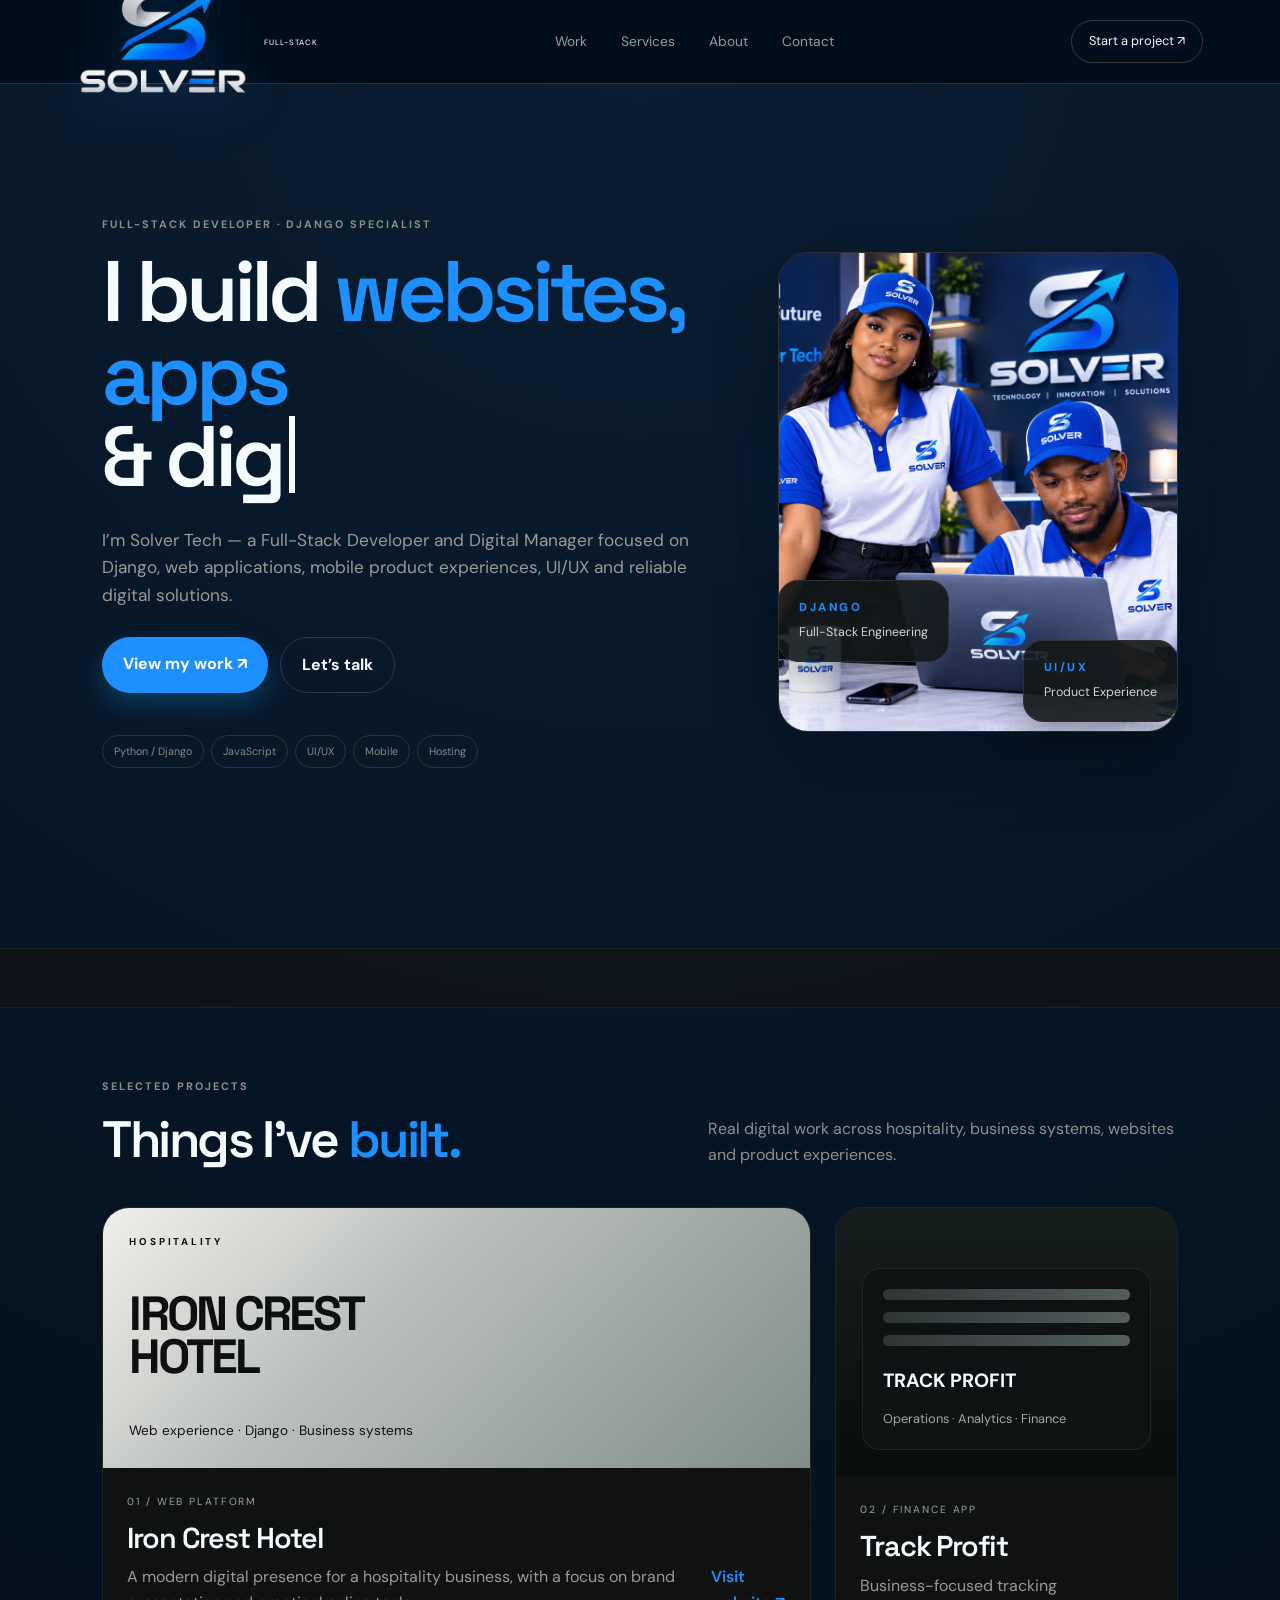
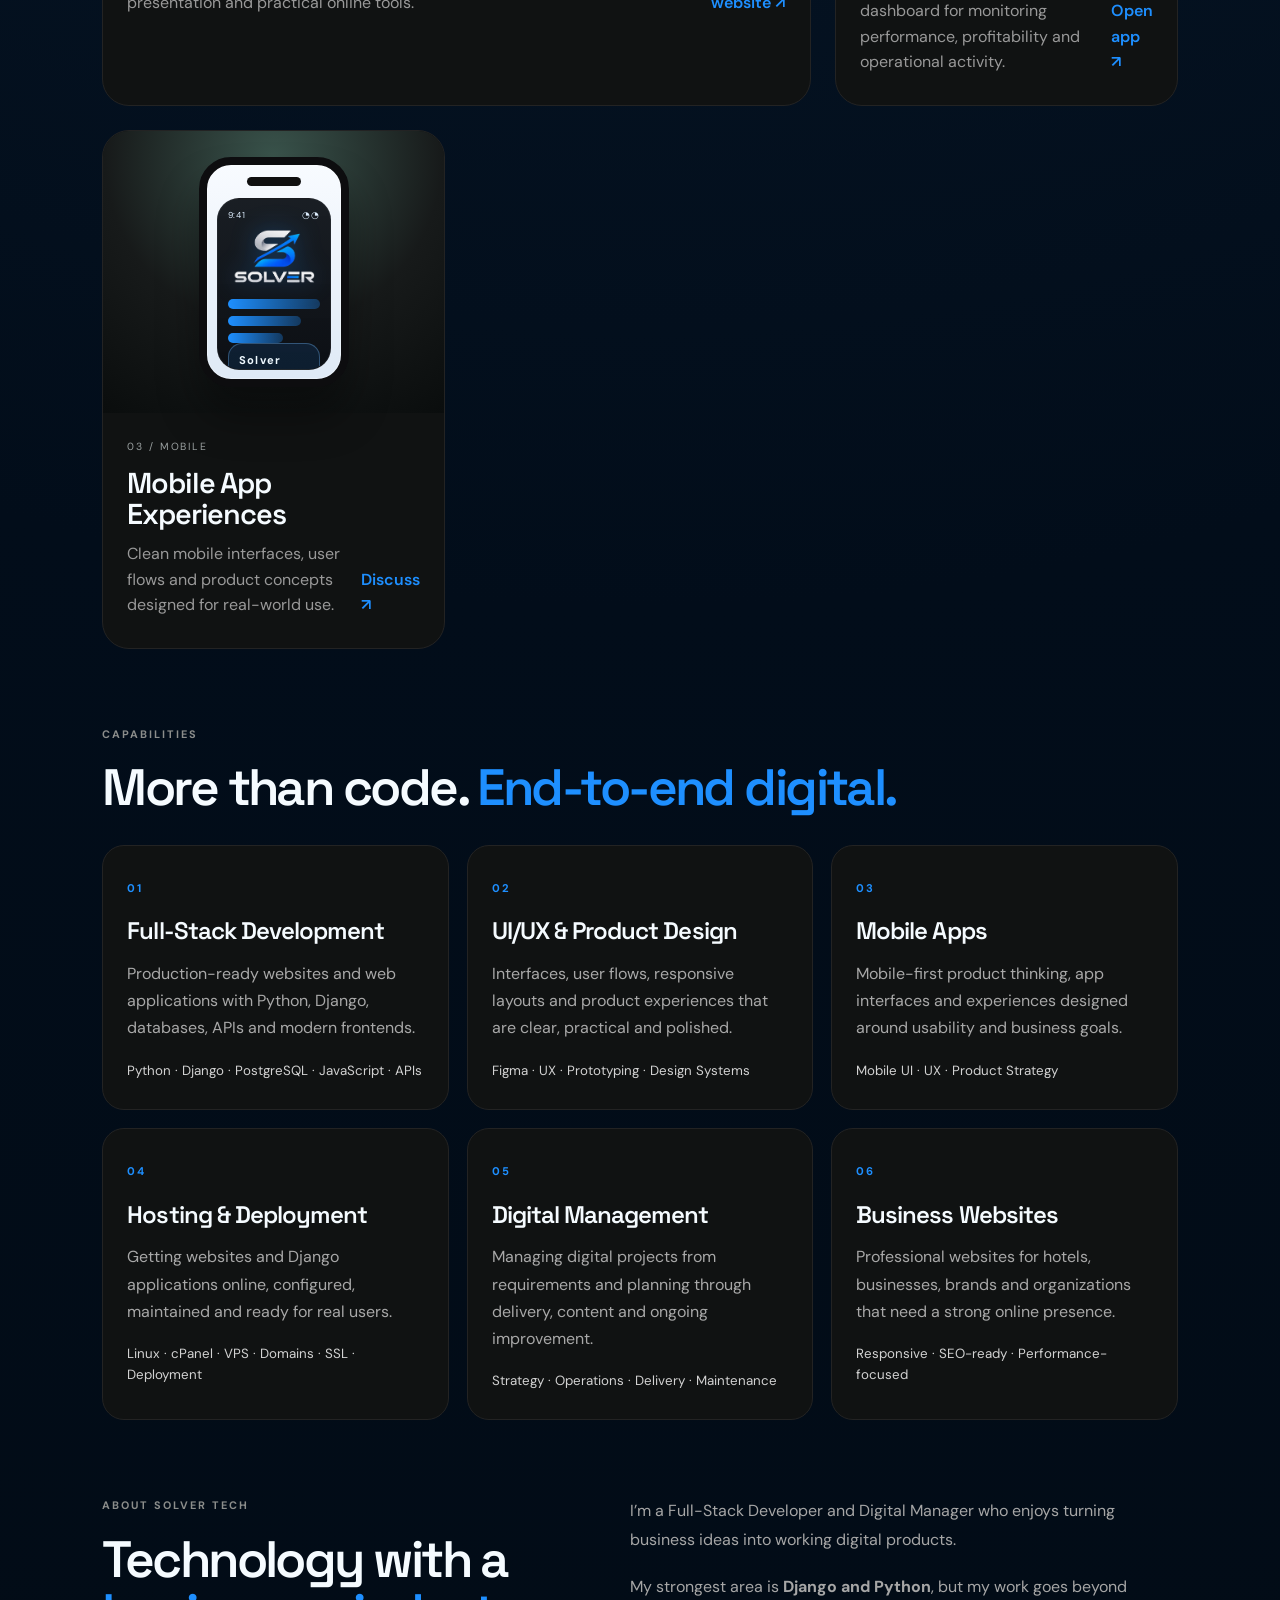
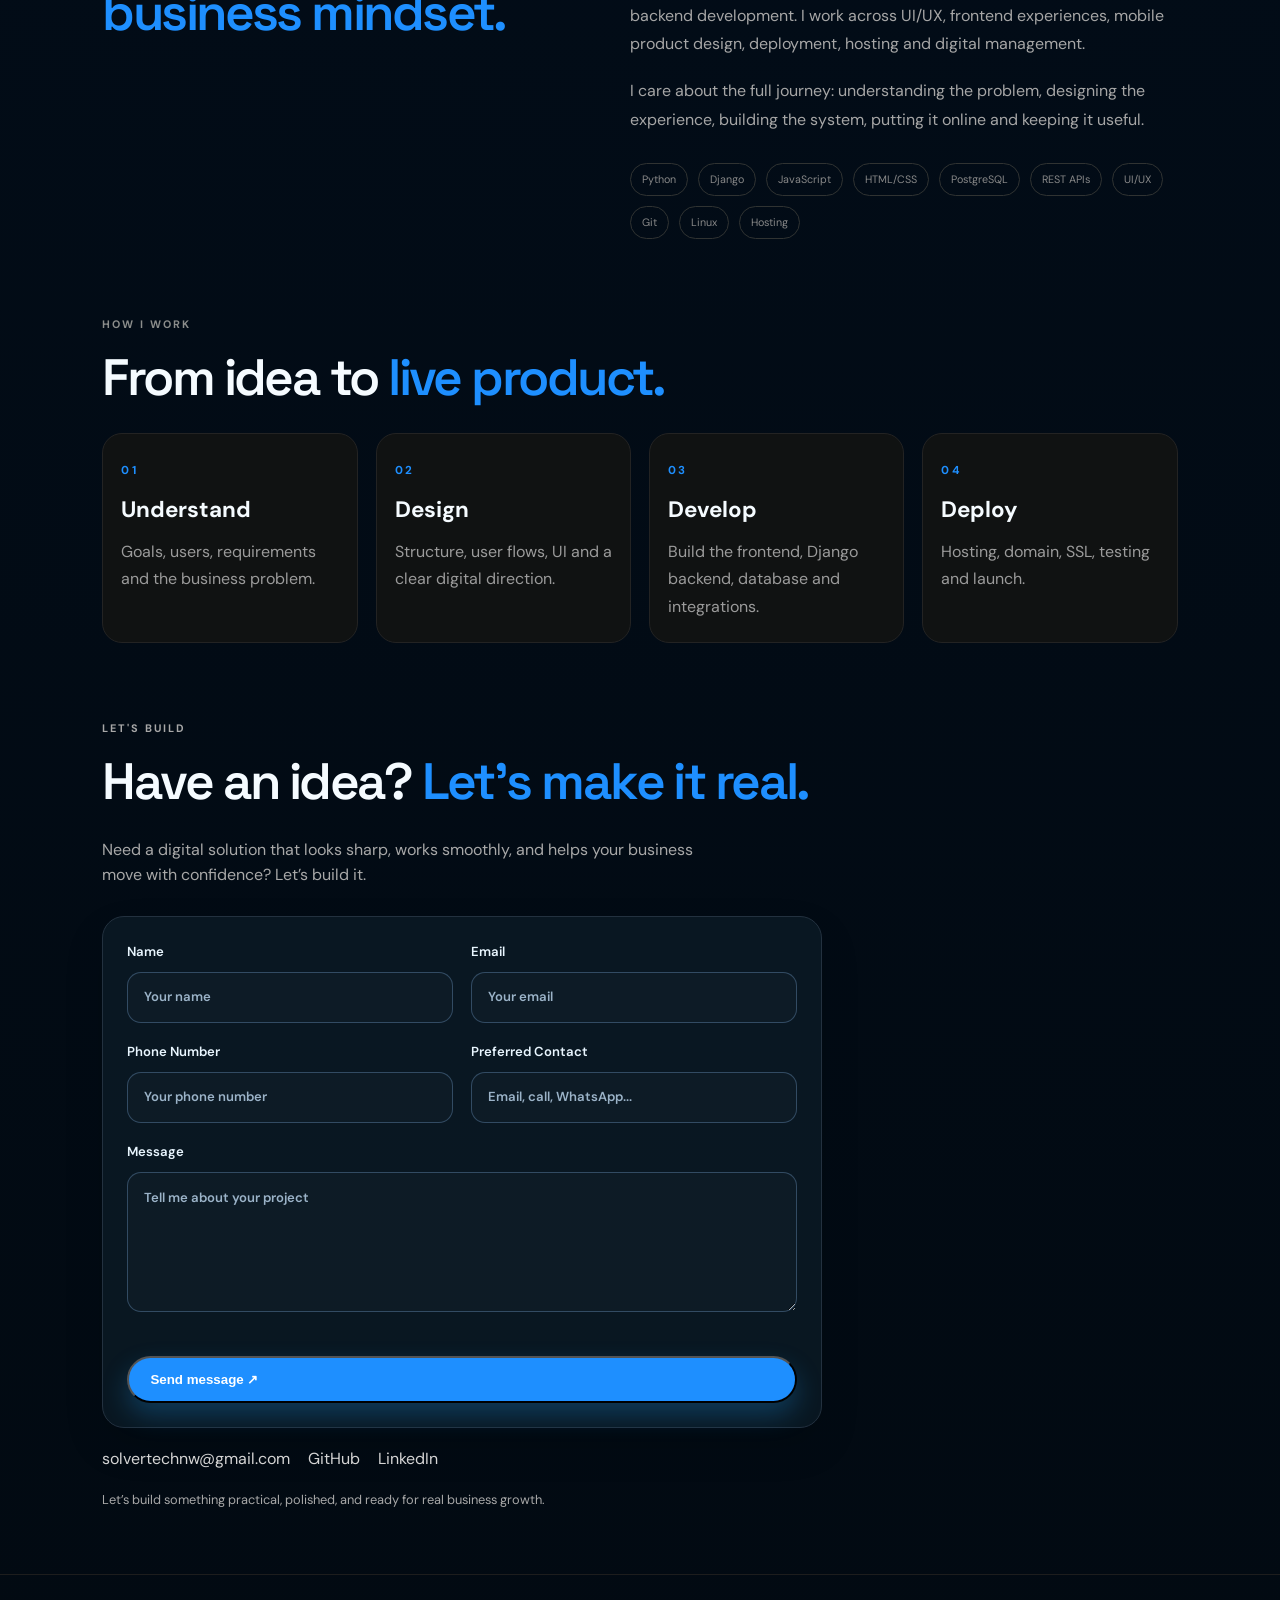
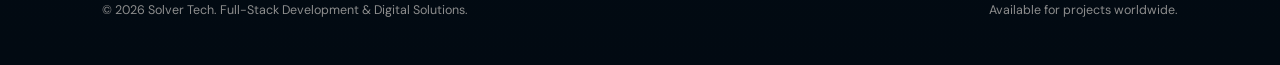
==== index.html @ f5ba4a10 "Initial portfolio website" ====
<!DOCTYPE html>
<html lang="en">
<head>
  <meta charset="UTF-8">
  <meta name="viewport" content="width=device-width, initial-scale=1.0">
  <meta name="description" content="Solver Tech — Full-Stack Developer, Django Specialist, UI/UX Designer and Digital Manager.">
  <title>Solver Tech — Full-Stack Developer</title>
  <link rel="preconnect" href="https://fonts.googleapis.com">
  <link rel="preconnect" href="https://fonts.gstatic.com" crossorigin>
  <link href="https://fonts.googleapis.com/css2?family=DM+Sans:wght@400;500;600;700&family=Space+Grotesk:wght@500;600;700&display=swap" rel="stylesheet">
  <link rel="stylesheet" href="style.css">
</head>
<body>
  <header class="nav">
    <a class="brand" href="#home" aria-label="Solver Tech home">
      <img src="assets/sl.png" alt="OMSIDE / Solver logo" class="brand-logo">
      <small>FULL-STACK</small>
    </a>
    <button class="menu" aria-label="Open menu">☰</button>
    <nav>
      <a href="#work">Work</a>
      <a href="#services">Services</a>
      <a href="#about">About</a>
      <a href="#contact">Contact</a>
    </nav>
    <a class="nav-cta" href="#contact">Start a project ↗</a>
  </header>

  <main>
    <section id="home" class="hero">
      <div class="hero-copy">
        <p class="eyebrow">FULL-STACK DEVELOPER · DJANGO SPECIALIST</p>
        <h1>I build <em>websites, apps &amp; digital products</em> that work.</h1>
        <p class="lead">I’m Solver Tech — a Full-Stack Developer and Digital Manager focused on Django, web applications, mobile product experiences, UI/UX and reliable digital solutions.</p>
        <div class="hero-actions">
          <a class="button primary" href="#work">View my work ↗</a>
          <a class="button ghost" href="#contact">Let’s talk</a>
        </div>
        <div class="stack">
          <span>Python / Django</span>
          <span>JavaScript</span>
          <span>UI/UX</span>
          <span>Mobile</span>
          <span>Hosting</span>
        </div>
      </div>

      <div class="hero-visual">
        <div class="grid-glow"></div>
        <div class="portrait-frame">
          <div class="portrait-shell">
            <img src="assets/st.png" alt="Professional portrait" class="profile-photo">
          </div>
          <div class="floating-card"><b>DJANGO</b><span>Full-Stack Engineering</span></div>
          <div class="floating-card second"><b>UI/UX</b><span>Product Experience</span></div>
        </div>
      </div>
    </section>

    <div class="ticker"><span>DJANGO · PYTHON · FULL-STACK · UI/UX · MOBILE · WEB APPS · DIGITAL MANAGEMENT · HOSTING ·</span></div>

    <section id="work" class="section">
      <div class="section-head">
        <div>
          <p class="eyebrow">SELECTED PROJECTS</p>
          <h2>Things I’ve <span>built.</span></h2>
        </div>
        <p class="note">Real digital work across hospitality, business systems, websites and product experiences.</p>
      </div>
      <div class="projects">
        <article class="project big">
          <div class="visual hotel">
            <div class="visual-label">HOSPITALITY</div>
            <strong>IRON CREST<br>HOTEL</strong>
            <p>Web experience · Django · Business systems</p>
          </div>
          <div class="project-body">
            <div>
              <span>01 / WEB PLATFORM</span>
              <h3>Iron Crest Hotel</h3>
              <p>A modern digital presence for a hospitality business, with a focus on brand presentation and practical online tools.</p>
            </div>
            <a href="https://ironcrest.net" target="_blank" rel="noreferrer">Visit website ↗</a>
          </div>
        </article>
        <article class="project">
          <div class="visual dark">
            <div class="screen"><i></i><i></i><i></i><b>TRACK PROFIT</b><span>Operations · Analytics · Finance</span></div>
          </div>
          <div class="project-body">
            <div>
              <span>02 / FINANCE APP</span>
              <h3>Track Profit</h3>
              <p>Business-focused tracking dashboard for monitoring performance, profitability and operational activity.</p>
            </div>
            <a href="https://ironcrest.net/track/index.html" target="_blank" rel="noreferrer">Open app ↗</a>
          </div>
        </article>
        <article class="project">
          <div class="visual app">
            <div class="phone-scene" aria-label="Animated mobile app mockup">
              <div class="phone-shell">
                <div class="phone-face phone-front">
                  <div class="phone-notch"></div>
                  <div class="phone-screen">
                    <div class="phone-header">
                      <span>9:41</span>
                      <span>◔◔</span>
                    </div>
                    <div class="phone-logo-wrap">
                      <img src="assets/sl.png" alt="Solver logo" class="mini-logo">
                    </div>
                    <div class="phone-bars">
                      <span></span>
                      <span></span>
                      <span></span>
                    </div>
                    <div class="phone-card">
                      <strong>Solver</strong>
                      <small>Mobile UI / UX</small>
                    </div>
                  </div>
                </div>
                <div class="phone-face phone-back">
                  <div class="camera-array">
                    <div class="camera-lens"></div>
                    <div class="camera-lens"></div>
                    <div class="camera-lens"></div>
                  </div>
                  <div class="back-brand">SOLVER</div>
                </div>
              </div>
            </div>
          </div>
          <div class="project-body">
            <div>
              <span>03 / MOBILE</span>
              <h3>Mobile App Experiences</h3>
              <p>Clean mobile interfaces, user flows and product concepts designed for real-world use.</p>
            </div>
            <a href="#contact">Discuss ↗</a>
          </div>
        </article>
      </div>
    </section>

    <section id="services" class="section services">
      <p class="eyebrow">CAPABILITIES</p>
      <h2>More than code. <span>End-to-end digital.</span></h2>
      <div class="service-grid">
        <article><b>01</b><h3>Full-Stack Development</h3><p>Production-ready websites and web applications with Python, Django, databases, APIs and modern frontends.</p><small>Python · Django · PostgreSQL · JavaScript · APIs</small></article>
        <article><b>02</b><h3>UI/UX &amp; Product Design</h3><p>Interfaces, user flows, responsive layouts and product experiences that are clear, practical and polished.</p><small>Figma · UX · Prototyping · Design Systems</small></article>
        <article><b>03</b><h3>Mobile Apps</h3><p>Mobile-first product thinking, app interfaces and experiences designed around usability and business goals.</p><small>Mobile UI · UX · Product Strategy</small></article>
        <article><b>04</b><h3>Hosting &amp; Deployment</h3><p>Getting websites and Django applications online, configured, maintained and ready for real users.</p><small>Linux · cPanel · VPS · Domains · SSL · Deployment</small></article>
        <article><b>05</b><h3>Digital Management</h3><p>Managing digital projects from requirements and planning through delivery, content and ongoing improvement.</p><small>Strategy · Operations · Delivery · Maintenance</small></article>
        <article><b>06</b><h3>Business Websites</h3><p>Professional websites for hotels, businesses, brands and organizations that need a strong online presence.</p><small>Responsive · SEO-ready · Performance-focused</small></article>
      </div>
    </section>

    <section id="about" class="section about">
      <div>
        <p class="eyebrow">ABOUT SOLVER TECH</p>
        <h2>Technology with a <span>business mindset.</span></h2>
      </div>
      <div class="about-text">
        <p>I’m a Full-Stack Developer and Digital Manager who enjoys turning business ideas into working digital products.</p>
        <p>My strongest area is <strong>Django and Python</strong>, but my work goes beyond backend development. I work across UI/UX, frontend experiences, mobile product design, deployment, hosting and digital management.</p>
        <p>I care about the full journey: understanding the problem, designing the experience, building the system, putting it online and keeping it useful.</p>
        <div class="chips">
          <span>Python</span>
          <span>Django</span>
          <span>JavaScript</span>
          <span>HTML/CSS</span>
          <span>PostgreSQL</span>
          <span>REST APIs</span>
          <span>UI/UX</span>
          <span>Git</span>
          <span>Linux</span>
          <span>Hosting</span>
        </div>
      </div>
    </section>

    <section class="section process">
      <p class="eyebrow">HOW I WORK</p>
      <h2>From idea to <span>live product.</span></h2>
      <div class="steps">
        <div><b>01</b><h3>Understand</h3><p>Goals, users, requirements and the business problem.</p></div>
        <div><b>02</b><h3>Design</h3><p>Structure, user flows, UI and a clear digital direction.</p></div>
        <div><b>03</b><h3>Develop</h3><p>Build the frontend, Django backend, database and integrations.</p></div>
        <div><b>04</b><h3>Deploy</h3><p>Hosting, domain, SSL, testing and launch.</p></div>
      </div>
    </section>

    <section id="contact" class="contact section">
      <p class="eyebrow">LET'S BUILD</p>
      <h2>Have an idea? <span>Let’s make it real.</span></h2>
      <p>Need a digital solution that looks sharp, works smoothly, and helps your business move with confidence? Let’s build it.</p>

      <form class="contact-form" action="https://formspree.io/f/mkjgzbdw" method="POST">
        <input type="hidden" name="_subject" value="New contact form submission from OMSIDE website">
        <div class="form-row">
          <label>
            <span>Name</span>
            <input type="text" name="name" placeholder="Your name" required>
          </label>
          <label>
            <span>Email</span>
            <input type="email" name="email" placeholder="Your email" required>
          </label>
        </div>
        <div class="form-row">
          <label>
            <span>Phone Number</span>
            <input type="tel" name="phone" placeholder="Your phone number">
          </label>
          <label>
            <span>Preferred Contact</span>
            <input type="text" name="contact_method" placeholder="Email, call, WhatsApp...">
          </label>
        </div>
        <label>
          <span>Message</span>
          <textarea name="message" rows="5" placeholder="Tell me about your project" required></textarea>
        </label>
        <button type="submit" class="button primary big">Send message ↗</button>
      </form>

      <div class="socials">
        <a href="mailto:solvertechnw@gmail.com">solvertechnw@gmail.com</a>
        <a href="https://github.com/" target="_blank" rel="noreferrer">GitHub</a>
        <a href="https://www.linkedin.com/" target="_blank" rel="noreferrer">LinkedIn</a>
      </div>
      <p class="upload-note">Let’s build something practical, polished, and ready for real business growth.</p>
    </section>
  </main>

  <footer>
    <span>© 2026 Solver Tech. Full-Stack Development &amp; Digital Solutions.</span>
    <span>Available for projects worldwide.</span>
  </footer>

  <script src="script.js"></script>
</body>
</html>
---- style.css ----
﻿:root {
  --bg: #020d1a;
  --bg-soft: #0a1d2f;
  --panel: #0c2138;
  --panel-strong: #112c46;
  --line: rgba(125, 187, 255, 0.24);
  --text: #f5fbff;
  --muted: #cfe6ff;
  --muted-strong: #ebf6ff;
  --primary: #1e8fff;
  --primary-deep: #0f75d9;
  --secondary: #dfeeff;
  --shadow: 0 35px 60px rgba(4, 16, 29, 0.45);
}

* { box-sizing: border-box; margin: 0; padding: 0; }
html { scroll-behavior: smooth; }
body {
  background: radial-gradient(circle at top, #0a1d31 0%, var(--bg) 45%, #020a12 100%);
  color: var(--text);
  font-family: "DM Sans", sans-serif;
  line-height: 1.6;
}
a { color: inherit; text-decoration: none; }
img { display: block; max-width: 100%; }

.nav {
  height: 84px;
  padding: 0 6vw;
  display: flex;
  align-items: center;
  justify-content: space-between;
  border-bottom: 1px solid var(--line);
  position: sticky;
  top: 0;
  background: rgba(2, 13, 26, 0.9);
  backdrop-filter: blur(18px);
  z-index: 20;
}

.brand {
  display: flex;
  align-items: center;
  gap: 12px;
  font: 700 1.05rem "Space Grotesk", sans-serif;
  letter-spacing: 0.04em;
}

.brand small {
  font: 500 0.48rem "DM Sans", sans-serif;
  color: var(--secondary);
  letter-spacing: 0.14em;
  margin-left: 5px;
}

.brand-logo {
  width: 170px;
  height: auto;
  object-fit: contain;
  display: block;
  filter: drop-shadow(0 10px 26px rgba(30, 143, 255, 0.22));
}

.brand-text { display: flex; align-items: center; gap: 6px; }
.lime { color: var(--primary); }

nav {
  display: flex;
  gap: 34px;
  color: #999;
  font-size: 0.86rem;
}
nav a:hover, .socials a:hover { color: var(--primary); }

.nav-cta {
  border: 1px solid #3a3a3a;
  border-radius: 999px;
  padding: 10px 17px;
  font-size: 0.8rem;
}

.menu {
  display: none;
  background: none;
  border: 0;
  color: #fff;
  font-size: 1.4rem;
  cursor: pointer;
}

.hero {
  min-height: calc(100vh - 84px);
  padding: 8vw;
  display: grid;
  grid-template-columns: 1.2fr 0.8fr;
  gap: 6vw;
  align-items: center;
}

.eyebrow {
  font-size: 0.68rem;
  letter-spacing: 0.18em;
  color: #8b8d8b;
  font-weight: 700;
  margin-bottom: 18px;
  text-transform: uppercase;
}

.hero h1 {
  font: 600 clamp(3.3rem, 6.7vw, 6.5rem) / 0.96 "Space Grotesk", sans-serif;
  letter-spacing: -0.06em;
  position: relative;
  display: inline-block;
}

.hero h1::after {
  content: "";
  display: inline-block;
  width: 0.08em;
  height: 0.9em;
  background: var(--text);
  margin-left: 0.08em;
  vertical-align: -0.08em;
  animation: blink 1s steps(2, start) infinite;
}

.hero h1.typing-done::after {
  opacity: 0;
  animation: none;
}

.hero h1 em {
  font-style: normal;
  color: var(--primary);
}

.lead {
  max-width: 680px;
  color: #999;
  font-size: 1.08rem;
  margin: 28px 0;
}

.hero-actions {
  display: flex;
  gap: 12px;
  flex-wrap: wrap;
}

.button {
  display: inline-flex;
  padding: 14px 21px;
  border-radius: 999px;
  gap: 12px;
  font-weight: 700;
}

.primary {
  background: var(--primary);
  color: #fff;
  box-shadow: 0 12px 26px rgba(31, 162, 255, 0.25);
}
.primary:hover { background: var(--primary-deep); }
.ghost { border: 1px solid #383838; }

.stack {
  display: flex;
  flex-wrap: wrap;
  gap: 7px;
  margin-top: 42px;
}

.stack span, .chips span {
  border: 1px solid #303332;
  color: #888;
  border-radius: 999px;
  padding: 7px 11px;
  font-size: 0.67rem;
}

.hero-visual {
  min-height: 530px;
  display: grid;
  place-items: center;
  position: relative;
}

.grid-glow {
  position: absolute;
  width: 480px;
  height: 480px;
  border-radius: 50%;
  background: radial-gradient(circle, rgba(30, 143, 255, 0.28), rgba(30, 143, 255, 0) 62%);
  filter: blur(30px);
}

.portrait-frame {
  position: relative;
  width: min(100%, 450px);
  height: 520px;
  display: grid;
  place-items: center;
}

.portrait-shell {
  width: min(100%, 420px);
  height: 480px;
  border: 1px solid #313131;
  border-radius: 30px;
  background: linear-gradient(160deg, #121719, #0c0d0d);
  box-shadow: var(--shadow);
  overflow: hidden;
}

.profile-photo {
  width: 100%;
  height: 100%;
  object-fit: cover;
  filter: saturate(0.9);
}

.floating-card {
  position: absolute;
  left: 0;
  bottom: 90px;
  background: rgba(18, 24, 25, 0.9);
  border: 1px solid #2f2f2f;
  border-radius: 20px;
  padding: 18px 20px;
  display: flex;
  flex-direction: column;
  gap: 6px;
  box-shadow: 0 20px 40px rgba(0, 0, 0, 0.28);
}

.floating-card b {
  font-size: 0.72rem;
  letter-spacing: 0.22em;
  color: var(--primary);
}

.floating-card span {
  font-size: 0.78rem;
  color: #d4d4d4;
}

.floating-card.second {
  left: auto;
  right: 0;
  bottom: 30px;
}

.section { padding: 5.5vw 8vw 0; }

.section-head {
  display: flex;
  align-items: end;
  justify-content: space-between;
  gap: 32px;
}

.section-head h2,
.services h2,
.about h2,
.process h2,
.contact h2 {
  font: 600 clamp(2.2rem, 4vw, 3.4rem) / 1.05 "Space Grotesk", sans-serif;
  letter-spacing: -0.05em;
}

.section-head h2 span,
.services h2 span,
.about h2 span,
.process h2 span,
.contact h2 span { color: var(--primary); }

.note { max-width: 470px; color: #8f8f8f; }

.projects {
  display: grid;
  grid-template-columns: repeat(3, minmax(0, 1fr));
  gap: 24px;
  margin-top: 40px;
}

.project {
  background: #101212;
  border: 1px solid #232323;
  border-radius: 27px;
  overflow: hidden;
}

.project.big { grid-column: span 2; }

.visual {
  min-height: 260px;
  display: flex;
  flex-direction: column;
  justify-content: space-between;
  padding: 26px;
}

.visual.hotel {
  background: linear-gradient(135deg, #f0f0ea, #b9bebb 40%, #7f8d8a 100%);
  color: #0d0f10;
}

.visual.hotel strong {
  font: 700 clamp(2.2rem, 4vw, 3rem) / 0.9 "Space Grotesk", sans-serif;
  letter-spacing: -0.06em;
}

.visual.hotel p { font-size: 0.85rem; color: #121212; }

.visual-label {
  font-size: 0.62rem;
  letter-spacing: 0.28em;
  color: #0b0c0c;
  font-weight: 700;
}

.dark { background: linear-gradient(180deg, #161d1d, #0a0d0d); }

.screen {
  margin-top: 34px;
  display: grid;
  gap: 12px;
  padding: 20px;
  border: 1px solid rgba(255, 255, 255, 0.08);
  border-radius: 18px;
  background: #0f1212;
  min-height: 170px;
}

.screen i {
  display: block;
  height: 11px;
  border-radius: 8px;
  background: linear-gradient(90deg, #2d3535, #545e5d);
}

.screen b { margin-top: 8px; font-size: 1.2rem; }
.screen span { color: #a3a8a8; font-size: 0.8rem; }

.app { background: radial-gradient(circle at 50% 10%, #3a544c, #171a1a 55%, #0a0d0d 100%); }

.phone-scene {
  width: 150px;
  height: 230px;
  margin: auto;
  perspective: 1200px;
}

.phone-shell {
  position: relative;
  width: 100%;
  height: 100%;
  transform-style: preserve-3d;
  animation: phone-rotate 9s ease-in-out infinite;
}

.phone-face {
  position: absolute;
  inset: 0;
  border-radius: 32px;
  backface-visibility: hidden;
  box-shadow: 0 30px 40px rgba(0, 0, 0, 0.3);
}

.phone-front {
  background: linear-gradient(180deg, #f8fbff 0%, #dfeaf6 100%);
  border: 8px solid #0d0d0f;
  padding: 12px 10px 10px;
  transform: rotateY(0deg);
  box-shadow: inset 0 0 0 1px rgba(255,255,255,0.3), 0 30px 40px rgba(0,0,0,0.34);
}

.phone-back {
  background: linear-gradient(180deg, #0b0d11 0%, #111827 100%);
  border: 8px solid #05070a;
  transform: rotateY(180deg);
  padding: 16px 14px 18px;
  display: flex;
  flex-direction: column;
  align-items: center;
  justify-content: space-between;
  box-shadow: inset 0 0 0 1px rgba(255,255,255,0.05), 0 30px 40px rgba(0,0,0,0.34);
}

.phone-notch {
  width: 54px;
  height: 9px;
  border-radius: 999px;
  background: #101010;
  margin: 0 auto 12px;
}

.phone-screen {
  height: calc(100% - 20px);
  background: linear-gradient(180deg, rgba(16, 21, 27, 0.96), rgba(7, 10, 15, 0.98));
  border-radius: 22px;
  border: 1px solid rgba(255, 255, 255, 0.05);
  overflow: hidden;
  padding: 10px 10px 12px;
  display: flex;
  flex-direction: column;
  justify-content: space-between;
}

.phone-header {
  display: flex;
  justify-content: space-between;
  font-size: 0.54rem;
  letter-spacing: 0.08em;
  color: #dfefff;
}

.phone-logo-wrap {
  display: flex;
  justify-content: center;
  align-items: center;
  margin-top: 6px;
}

.phone-logo-wrap .mini-logo {
  width: 82px;
  max-width: 100%;
  filter: drop-shadow(0 0 12px rgba(30, 143, 255, 0.35));
}

.phone-bars {
  display: grid;
  gap: 7px;
  margin-top: 12px;
}

.phone-bars span {
  display: block;
  height: 10px;
  border-radius: 8px;
  background: linear-gradient(90deg, #1e8fff, rgba(30, 143, 255, 0.3));
}

.phone-bars span:nth-child(2) { width: 80%; }
.phone-bars span:nth-child(3) { width: 60%; }

.phone-card {
  background: rgba(30, 143, 255, 0.12);
  border: 1px solid rgba(118, 187, 255, 0.34);
  border-radius: 14px;
  padding: 8px 10px;
  display: flex;
  flex-direction: column;
  gap: 2px;
}

.phone-card strong {
  font-size: 0.7rem;
  color: #eff9ff;
  letter-spacing: 0.12em;
}

.phone-card small {
  font-size: 0.56rem;
  color: #dceeff;
}

.camera-array {
  display: flex;
  align-items: center;
  justify-content: center;
  gap: 12px;
  width: 100%;
  margin-top: 18px;
  padding: 8px 10px 0;
}

.camera-lens {
  width: 22px;
  height: 22px;
  border-radius: 50%;
  background: radial-gradient(circle at 35% 35%, #495566 0%, #1a1f2b 22%, #090d12 62%, #000 100%);
  border: 2px solid rgba(255, 255, 255, 0.22);
  box-shadow: inset 0 0 10px rgba(255, 255, 255, 0.12), 0 0 12px rgba(30, 143, 255, 0.18);
}

.phone-back::before {
  content: "";
  position: absolute;
  top: 14px;
  left: 50%;
  transform: translateX(-50%);
  width: 68px;
  height: 70px;
  border-radius: 22px;
  background: rgba(255,255,255,0.04);
  border: 1px solid rgba(255,255,255,0.08);
  box-shadow: inset 0 0 0 1px rgba(255,255,255,0.03);
}

.camera-array {
  position: relative;
  z-index: 1;
}

.back-brand {
  position: relative;
  z-index: 1;
  font-size: 0.75rem;
  letter-spacing: 0.28em;
  color: #dfefff;
  text-align: center;
  margin-bottom: 12px;
}

@keyframes phone-rotate {
  0%, 20% { transform: rotateY(0deg) rotateX(0deg); }
  35% { transform: rotateY(180deg) rotateX(4deg); }
  60% { transform: rotateY(180deg) rotateX(-4deg); }
  80%, 100% { transform: rotateY(360deg) rotateX(0deg); }
}

.project-body {
  display: flex;
  align-items: end;
  justify-content: space-between;
  gap: 20px;
  padding: 26px 24px 30px;
}

.project-body span {
  display: block;
  color: #9aa0a0;
  font-size: 0.65rem;
  letter-spacing: 0.18em;
  margin-bottom: 12px;
}

.project-body h3 {
  font: 600 1.8rem / 1.1 "Space Grotesk", sans-serif;
  letter-spacing: -0.04em;
  margin-bottom: 10px;
}

.project-body p { color: #999; line-height: 1.6; }
.project-body a { color: var(--primary); font-weight: 600; }

.services, .about, .process, .contact { padding-top: 6vw; }
.services h2, .about h2, .process h2, .contact h2 { margin-bottom: 28px; }

.service-grid {
  display: grid;
  grid-template-columns: repeat(3, minmax(0, 1fr));
  gap: 18px;
  margin-top: 30px;
}

.service-grid article {
  background: #101212;
  border: 1px solid #232323;
  border-radius: 22px;
  padding: 28px 24px;
  min-height: 260px;
}

.service-grid b {
  font-size: 0.7rem;
  letter-spacing: 0.18em;
  color: var(--primary);
}

.service-grid h3 {
  font: 600 1.5rem / 1.2 "Space Grotesk", sans-serif;
  letter-spacing: -0.04em;
  margin: 18px 0 14px;
}

.service-grid p { color: #a8a8a8; line-height: 1.7; }
.service-grid small {
  display: block;
  margin-top: 18px;
  color: #d2d2d2;
}

.about {
  display: grid;
  grid-template-columns: 1fr 1.1fr;
  gap: 30px;
  align-items: start;
}

.about-text p {
  color: #a6a6a6;
  margin-bottom: 18px;
  line-height: 1.8;
}

.chips {
  display: flex;
  flex-wrap: wrap;
  gap: 10px;
  margin-top: 28px;
}

.process .steps {
  display: grid;
  grid-template-columns: repeat(4, minmax(0, 1fr));
  gap: 18px;
  margin-top: 28px;
}

.process .steps div {
  background: #101212;
  padding: 22px 18px;
  border: 1px solid #232323;
  border-radius: 20px;
}

.process .steps b {
  display: inline-block;
  color: var(--primary);
  font-size: 0.72rem;
  letter-spacing: 0.2em;
  margin-bottom: 12px;
}

.process .steps h3 {
  font-size: 1.4rem;
  margin-bottom: 10px;
}

.process .steps p { color: #9b9b9b; line-height: 1.7; }

.contact { padding-bottom: 5vw; }
.contact p { max-width: 620px; color: #a8a8a8; }
.button.big { margin-top: 26px; }

.contact-form {
  max-width: 720px;
  margin-top: 28px;
  display: grid;
  gap: 18px;
  padding: 24px;
  border: 1px solid #23313f;
  border-radius: 22px;
  background: rgba(12, 28, 40, 0.72);
  box-shadow: 0 18px 40px rgba(0, 0, 0, 0.12);
}

.form-row {
  display: grid;
  grid-template-columns: repeat(2, minmax(0, 1fr));
  gap: 18px;
}

.contact-form label {
  display: grid;
  gap: 10px;
  color: #e9f6ff;
  font-size: 0.82rem;
  font-weight: 600;
}

.contact-form input,
.contact-form textarea {
  width: 100%;
  border: 1px solid rgba(143, 197, 255, 0.28);
  background: rgba(255, 255, 255, 0.02);
  color: var(--text);
  border-radius: 14px;
  padding: 14px 16px;
  font: inherit;
}

.contact-form input::placeholder,
.contact-form textarea::placeholder {
  color: #9bb3c8;
}

.contact-form textarea {
  resize: vertical;
  min-height: 140px;
}

.socials {
  display: flex;
  gap: 18px;
  flex-wrap: wrap;
  margin-top: 18px;
  color: #d5d5d5;
}

.upload-note {
  margin-top: 18px;
  font-size: 0.8rem;
  color: #b9c2c2;
}

footer {
  display: flex;
  justify-content: space-between;
  gap: 20px;
  padding: 26px 8vw 44px;
  border-top: 1px solid #1d1d1d;
  font-size: 0.78rem;
  color: #8d8d8d;
}

.ticker {
  margin-top: 48px;
  padding: 16px 0;
  border-top: 1px solid #202020;
  border-bottom: 1px solid #202020;
  background: rgba(19, 19, 18, 0.6);
  white-space: nowrap;
  overflow: hidden;
}

.ticker span {
  display: inline-block;
  padding-left: 100%;
  animation: ticker 18s linear infinite;
  color: #d5d5d5;
  font-size: 0.8rem;
  letter-spacing: 0.18em;
}

@keyframes ticker {
  from { transform: translateX(0); }
  to { transform: translateX(-100%); }
}

@keyframes blink {
  0%, 45% { opacity: 1; }
  46%, 100% { opacity: 0; }
}

@media (max-width: 1080px) {
  .projects, .service-grid, .process .steps { grid-template-columns: repeat(2, minmax(0, 1fr)); }
  .project.big { grid-column: span 2; }
  .about { grid-template-columns: 1fr; }
  .hero { grid-template-columns: 1fr; }
}

@media (max-width: 760px) {
  .nav { padding: 0 20px; }
  .nav-cta { display: none; }
  .nav nav { display: none; }
  .menu { display: block; }
  .hero { padding: 54px 24px 10px; }
  .section { padding: 72px 24px 0; }
  .section-head { flex-direction: column; align-items: flex-start; }
  .projects, .service-grid, .process .steps, .form-row { grid-template-columns: 1fr; }
  .project.big { grid-column: span 1; }
  .project-body { flex-direction: column; align-items: flex-start; }
  .brand small { display: none; }
  .brand-text { font-size: 0.9rem; }
  .brand-logo { width: 140px; height: auto; }
  .hero-visual { min-height: 420px; }
  .portrait-frame { height: 420px; }
  .floating-card { padding: 14px 16px; }
  .floating-card span { font-size: 0.7rem; }
  footer {
    flex-direction: column;
    padding: 24px 24px 42px;
  }
}
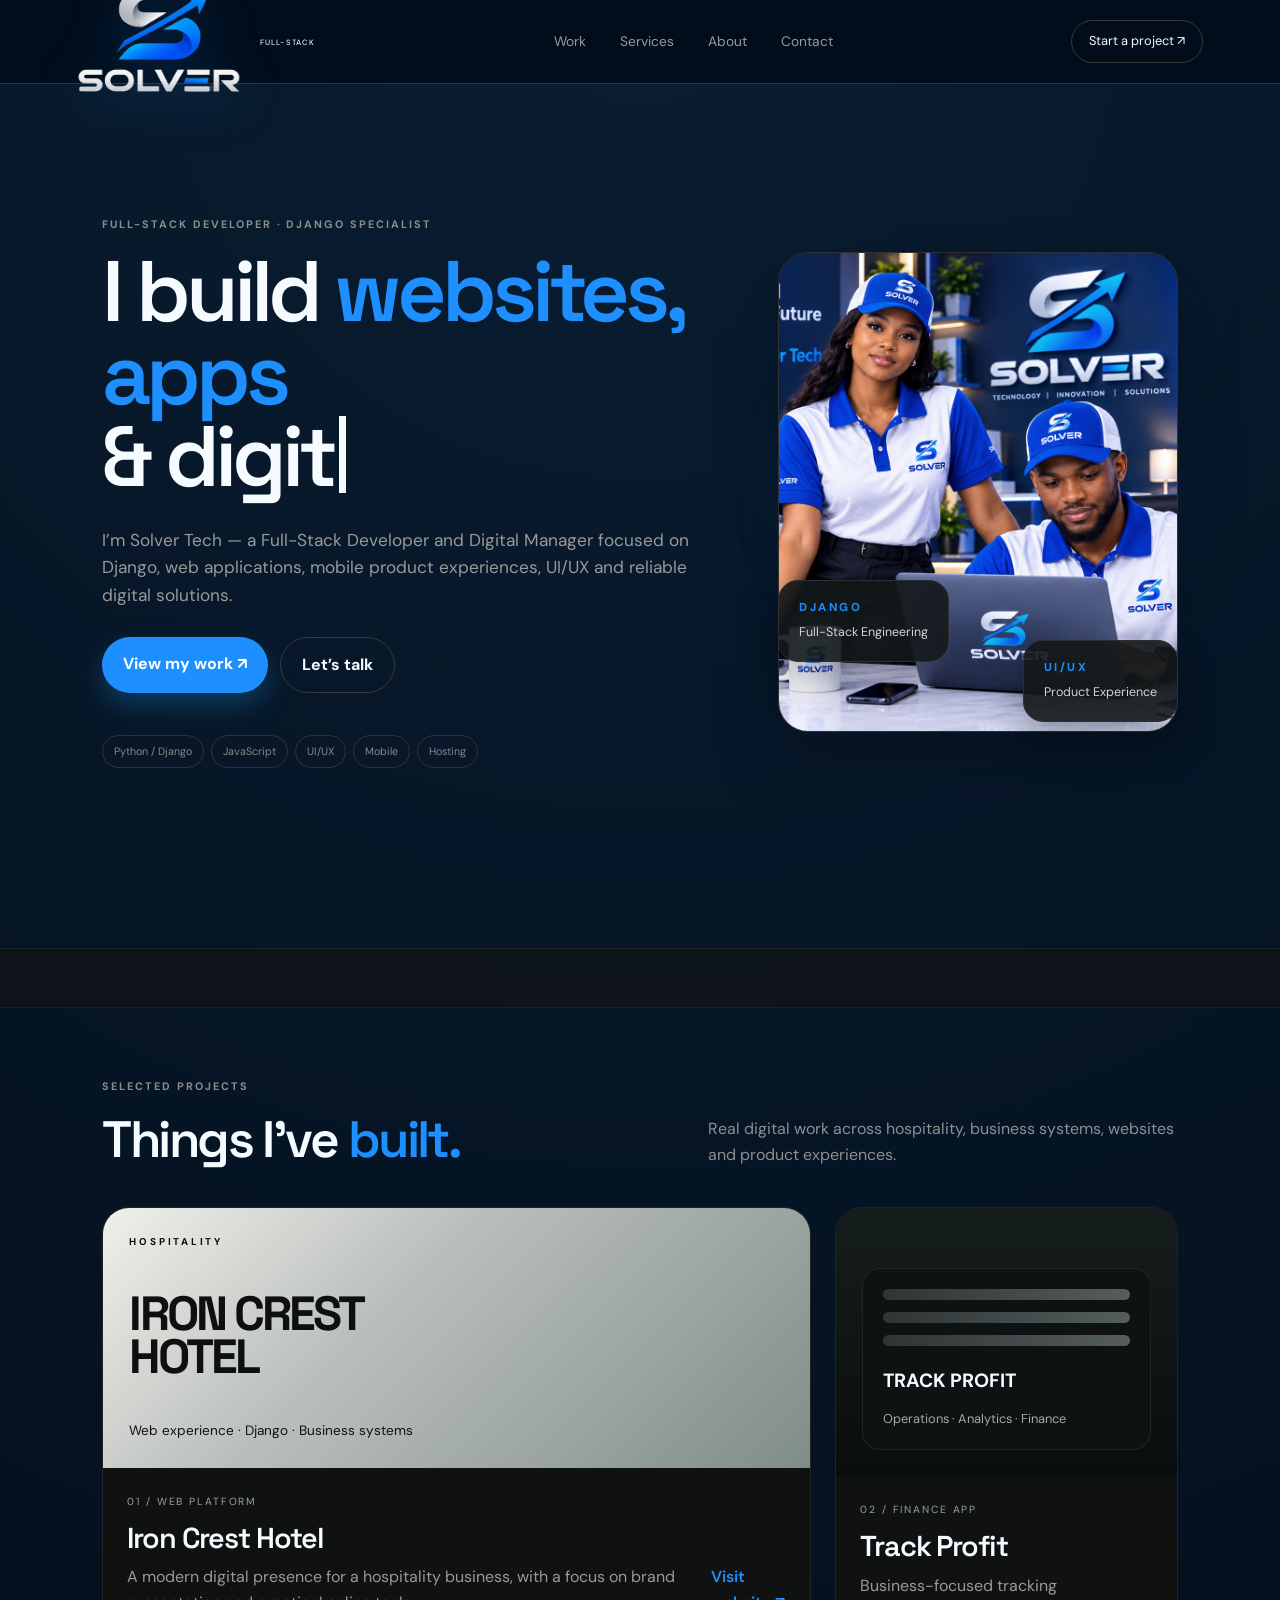
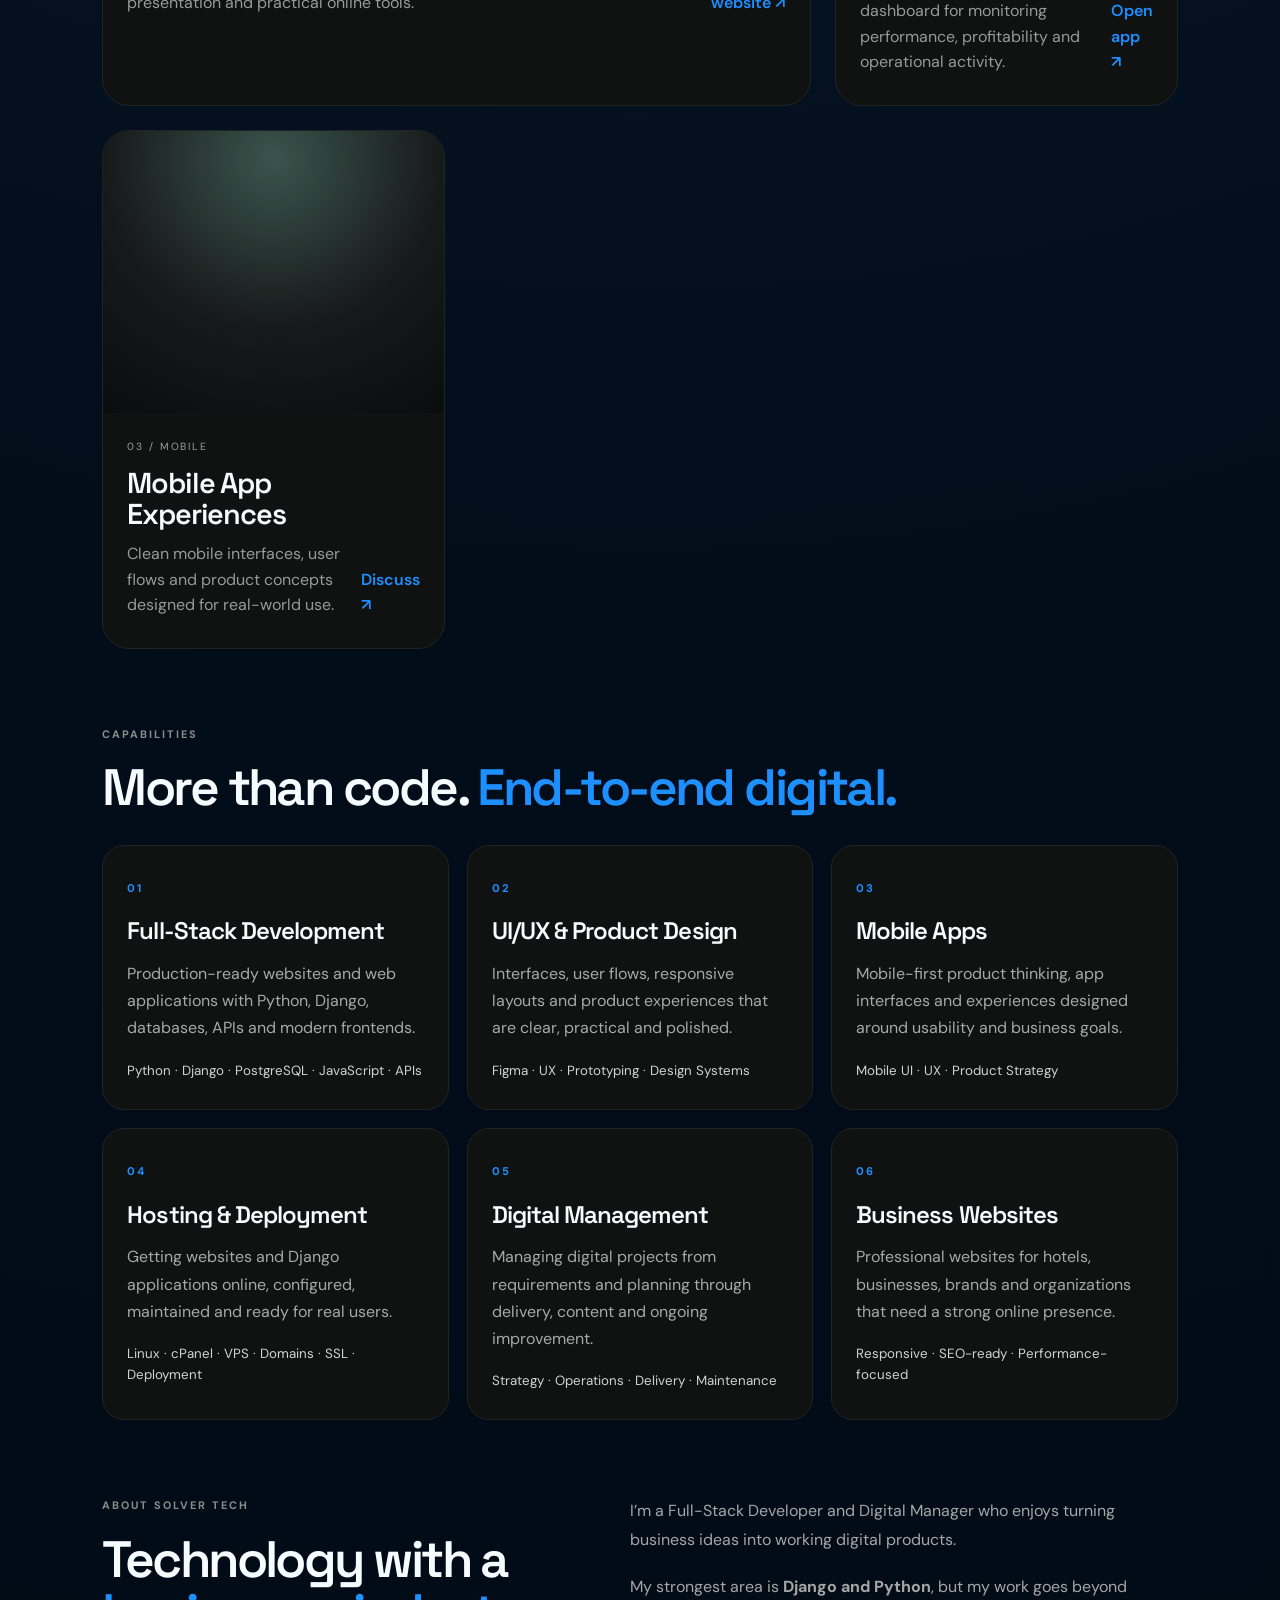
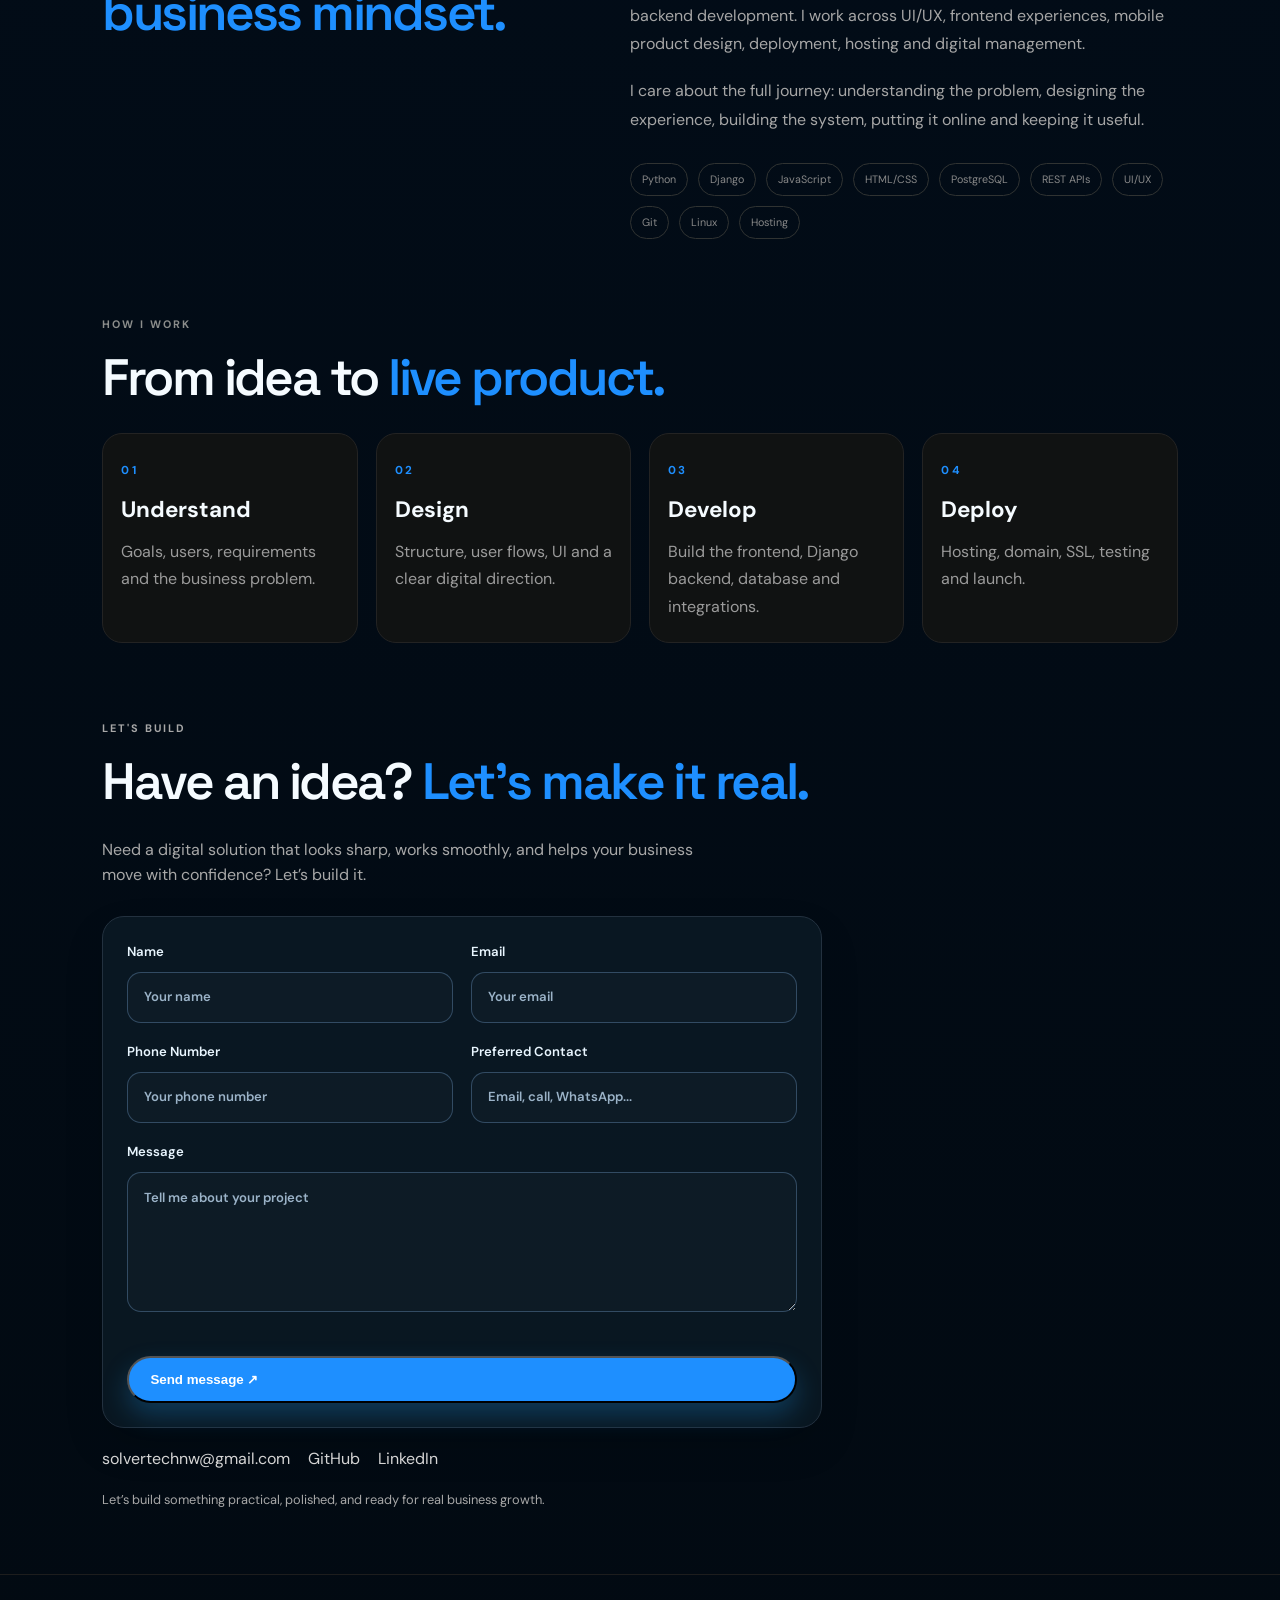
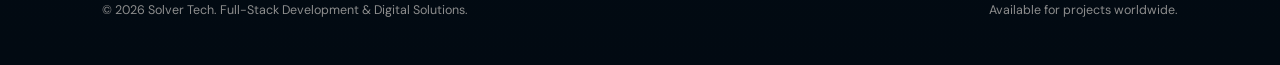
==== commit 14f87a2a: "Add sitemap and robots.txt; sitemap link in head" ====
--- a/index.html
+++ b/index.html
@@ -9,6 +9,8 @@
   <link rel="preconnect" href="https://fonts.gstatic.com" crossorigin>
   <link href="https://fonts.googleapis.com/css2?family=DM+Sans:wght@400;500;600;700&family=Space+Grotesk:wght@500;600;700&display=swap" rel="stylesheet">
   <link rel="stylesheet" href="style.css">
+  <!-- Sitemap for https://solvertech.vercel.app -->
+  <link rel="sitemap" type="application/xml" title="Sitemap" href="https://solvertech.vercel.app/sitemap.xml">
 </head>
 <body>
   <header class="nav">
--- a/style.css
+++ b/style.css
@@ -44,6 +44,7 @@
   gap: 12px;
   font: 700 1.05rem "Space Grotesk", sans-serif;
   letter-spacing: 0.04em;
+  overflow: visible;
 }
 
 .brand small {
@@ -54,11 +55,13 @@
 }
 
 .brand-logo {
-  width: 170px;
+  width: clamp(160px, 13vw, 220px);
+  max-width: 220px;
   height: auto;
   object-fit: contain;
   display: block;
   filter: drop-shadow(0 10px 26px rgba(30, 143, 255, 0.22));
+  transform: translateX(-2px);
 }
 
 .brand-text { display: flex; align-items: center; gap: 6px; }
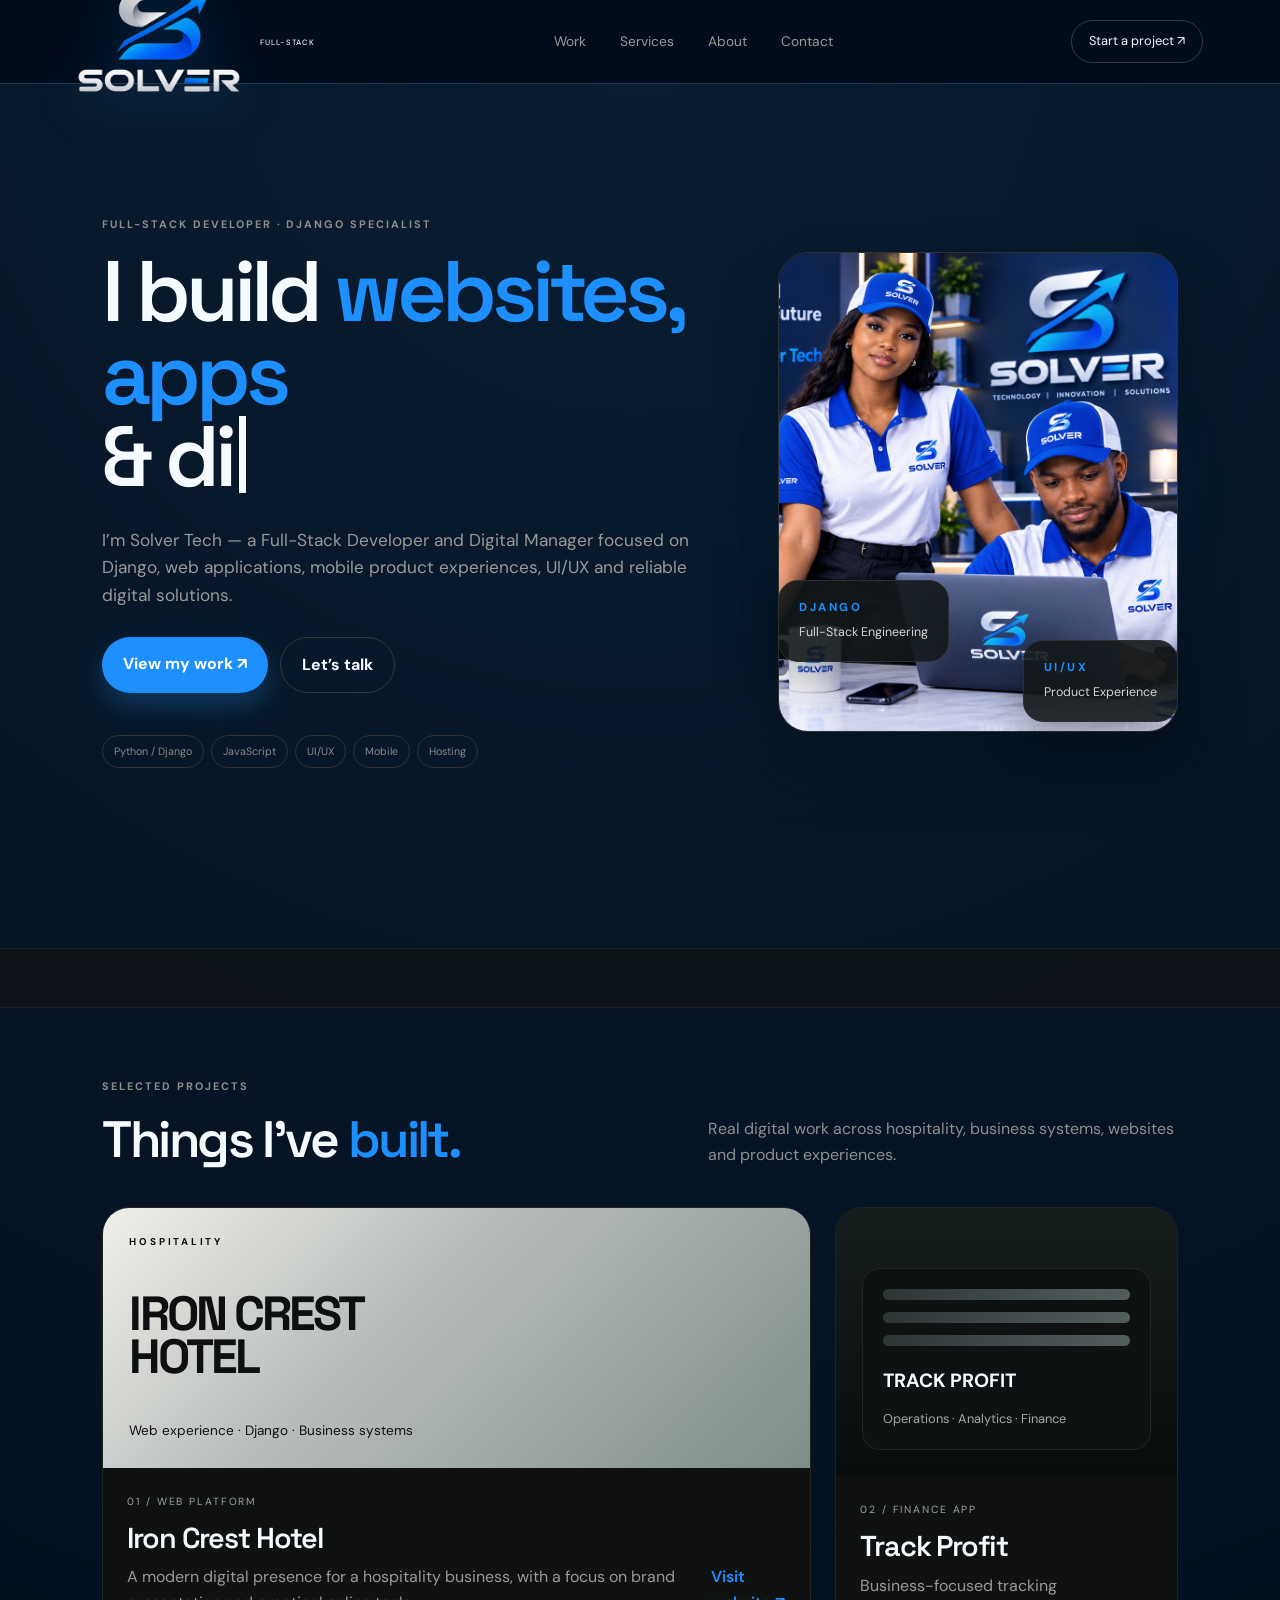
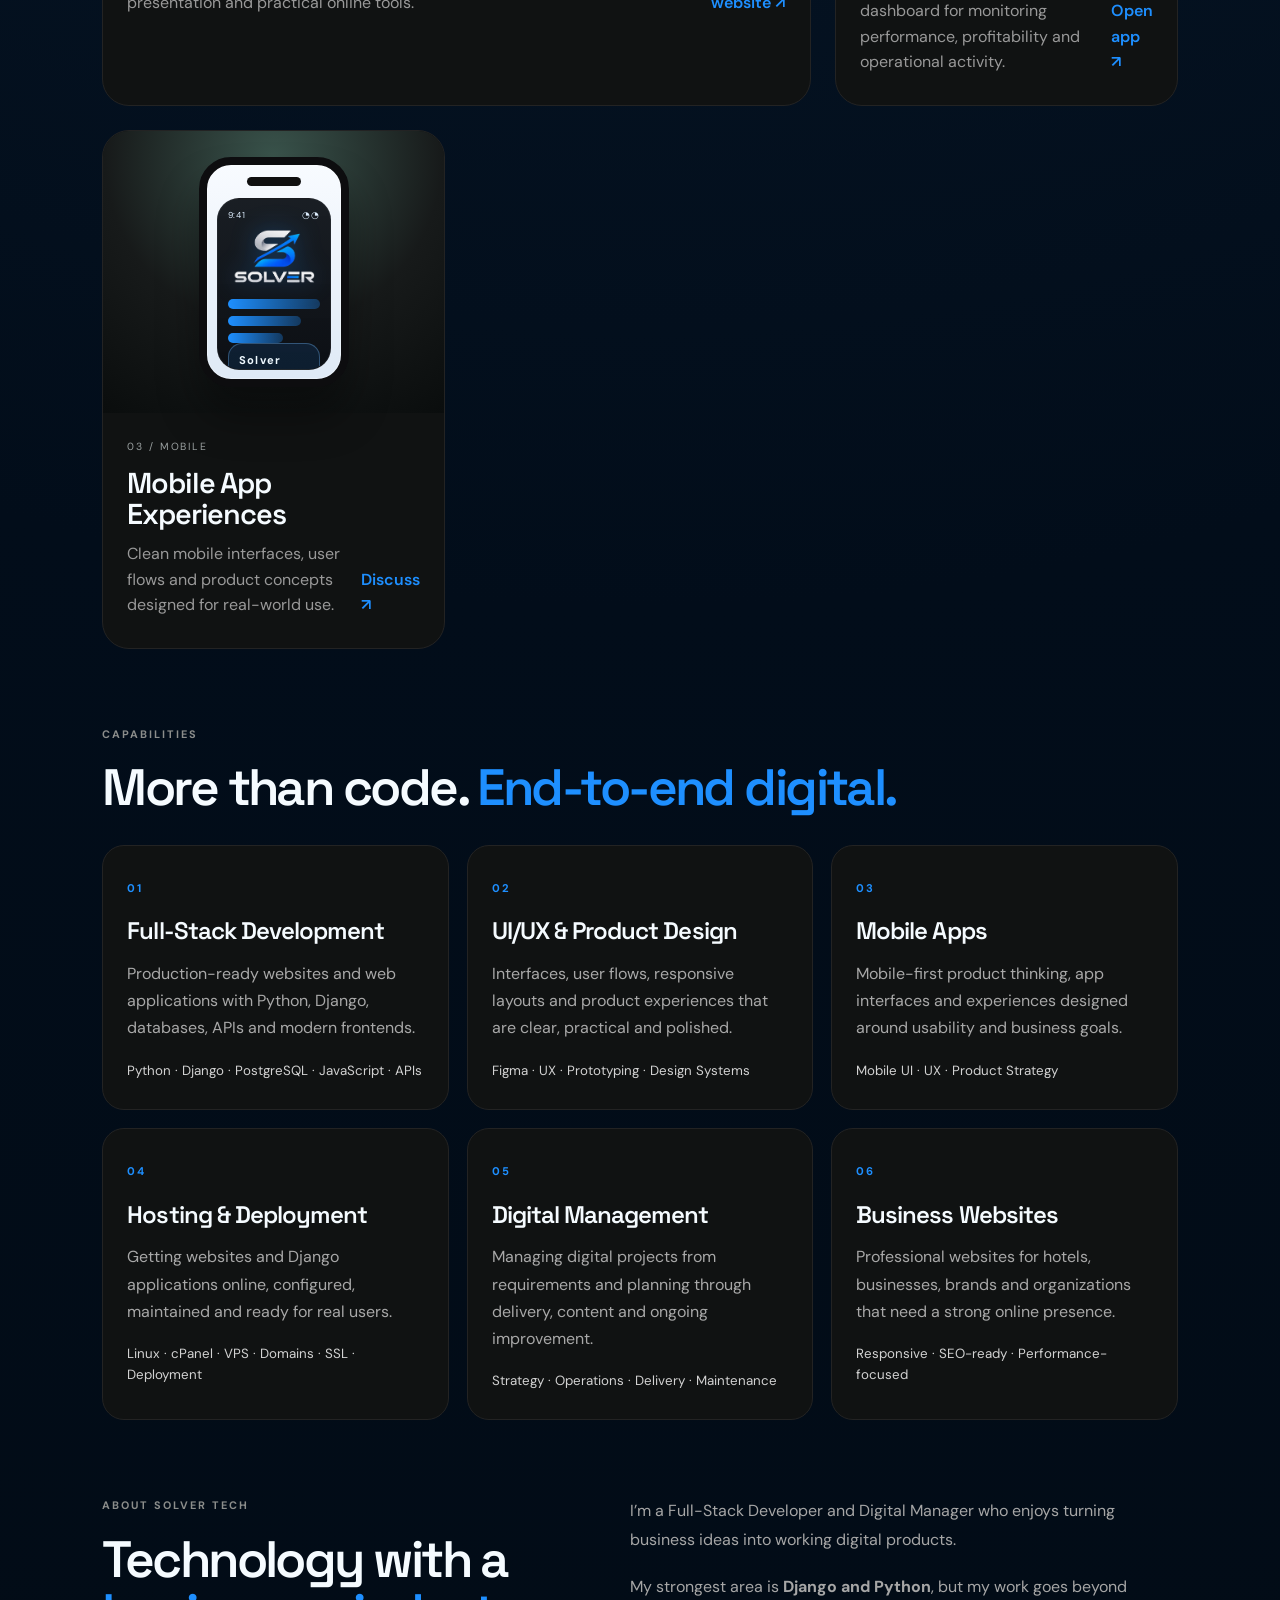
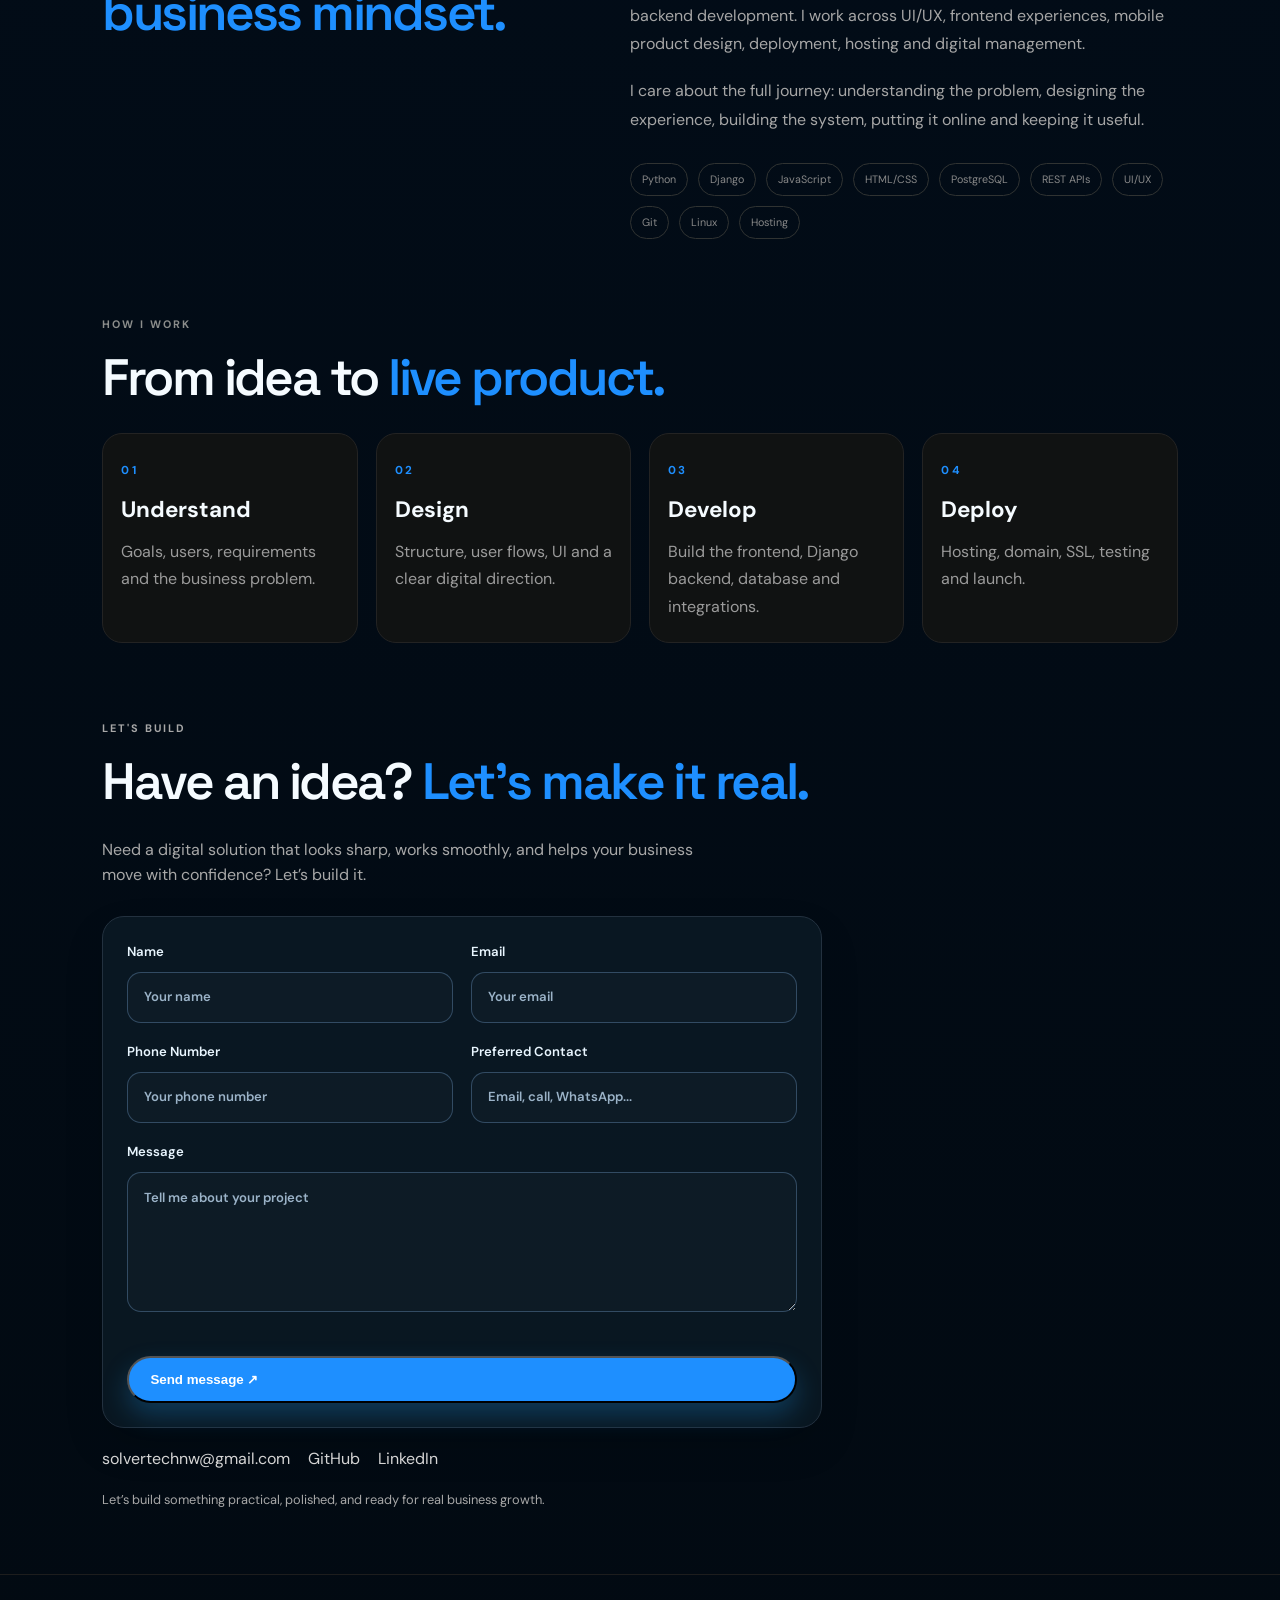
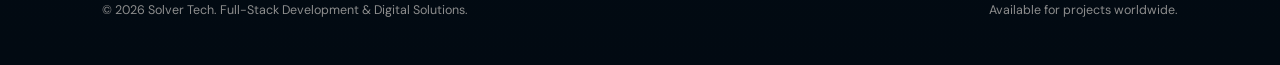
==== commit 6809feb6: "Add Google verification meta tag" ====
--- a/index.html
+++ b/index.html
@@ -5,6 +5,8 @@
   <meta name="viewport" content="width=device-width, initial-scale=1.0">
   <meta name="description" content="Solver Tech — Full-Stack Developer, Django Specialist, UI/UX Designer and Digital Manager.">
   <title>Solver Tech — Full-Stack Developer</title>
+  <!-- Google site verification meta tag -->
+  <meta name="google-site-verification" content="google9b6e151c1868c784" />
   <link rel="preconnect" href="https://fonts.googleapis.com">
   <link rel="preconnect" href="https://fonts.gstatic.com" crossorigin>
   <link href="https://fonts.googleapis.com/css2?family=DM+Sans:wght@400;500;600;700&family=Space+Grotesk:wght@500;600;700&display=swap" rel="stylesheet">
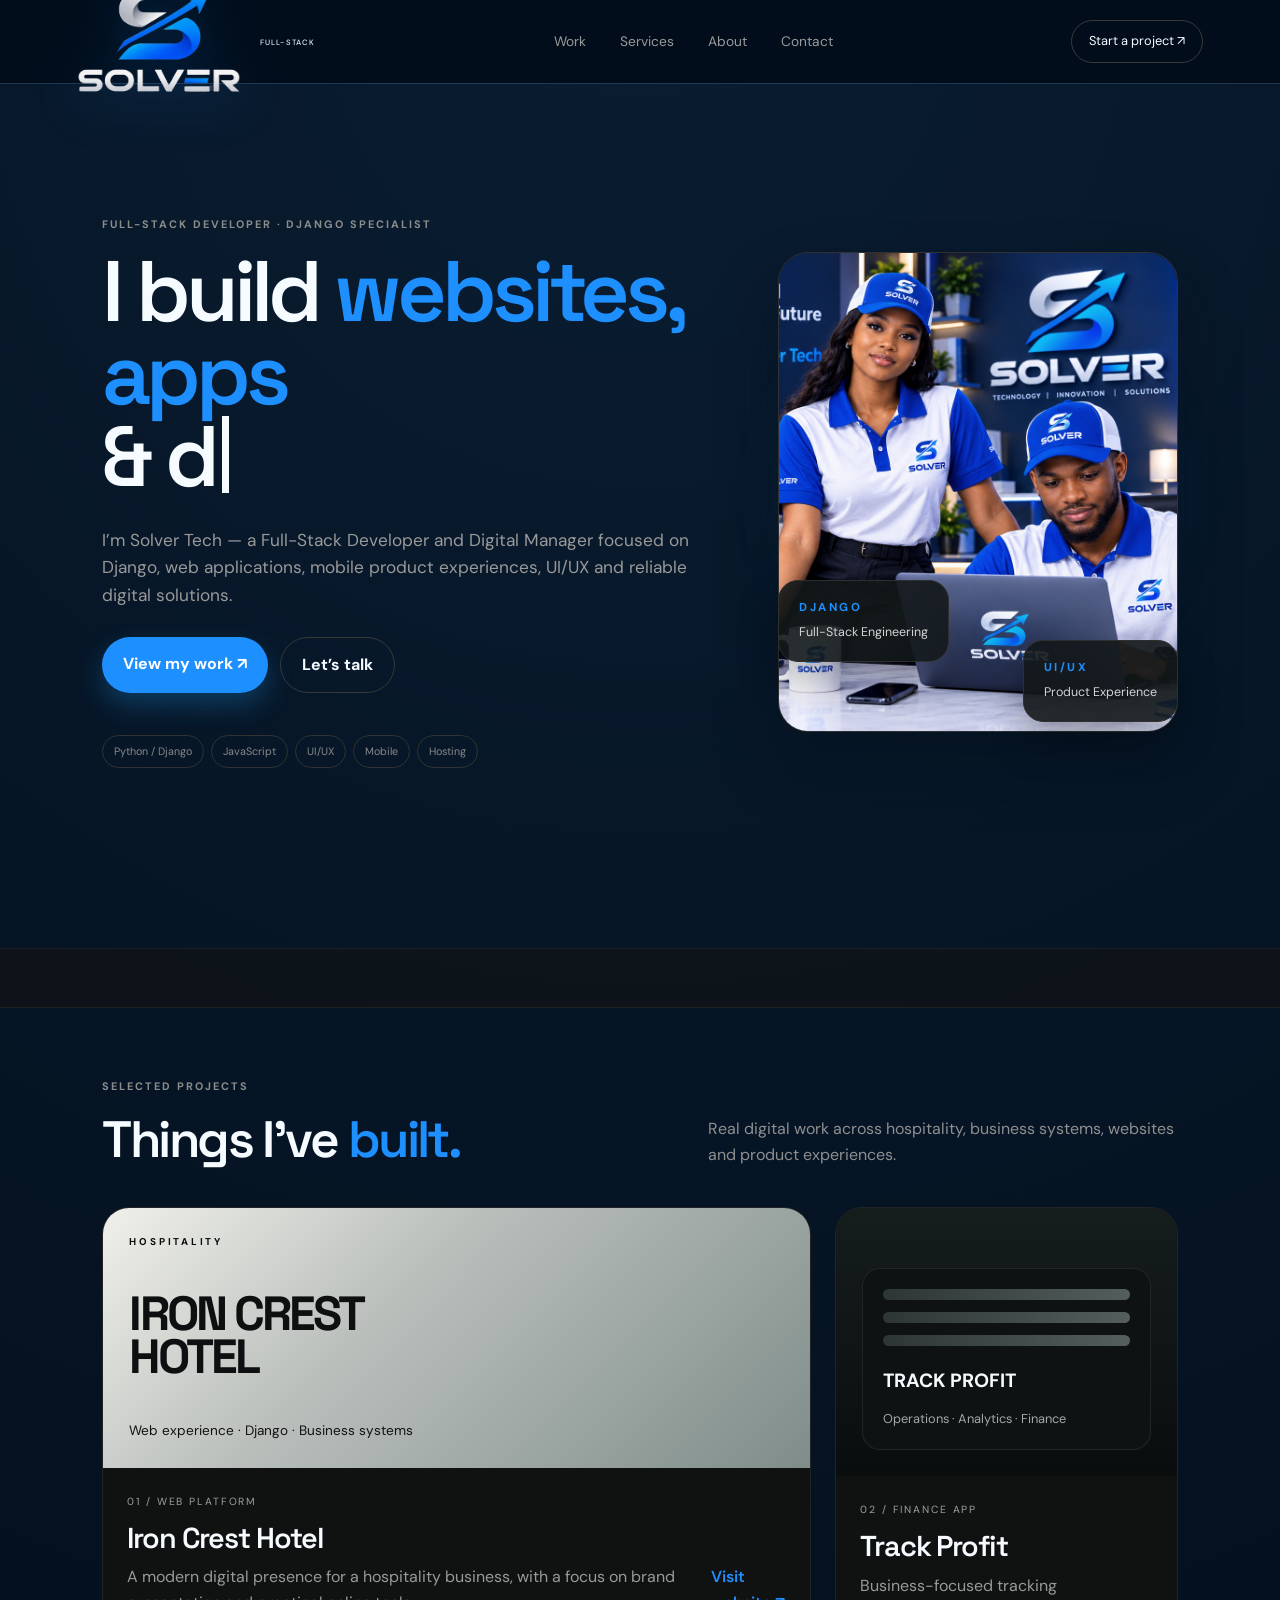
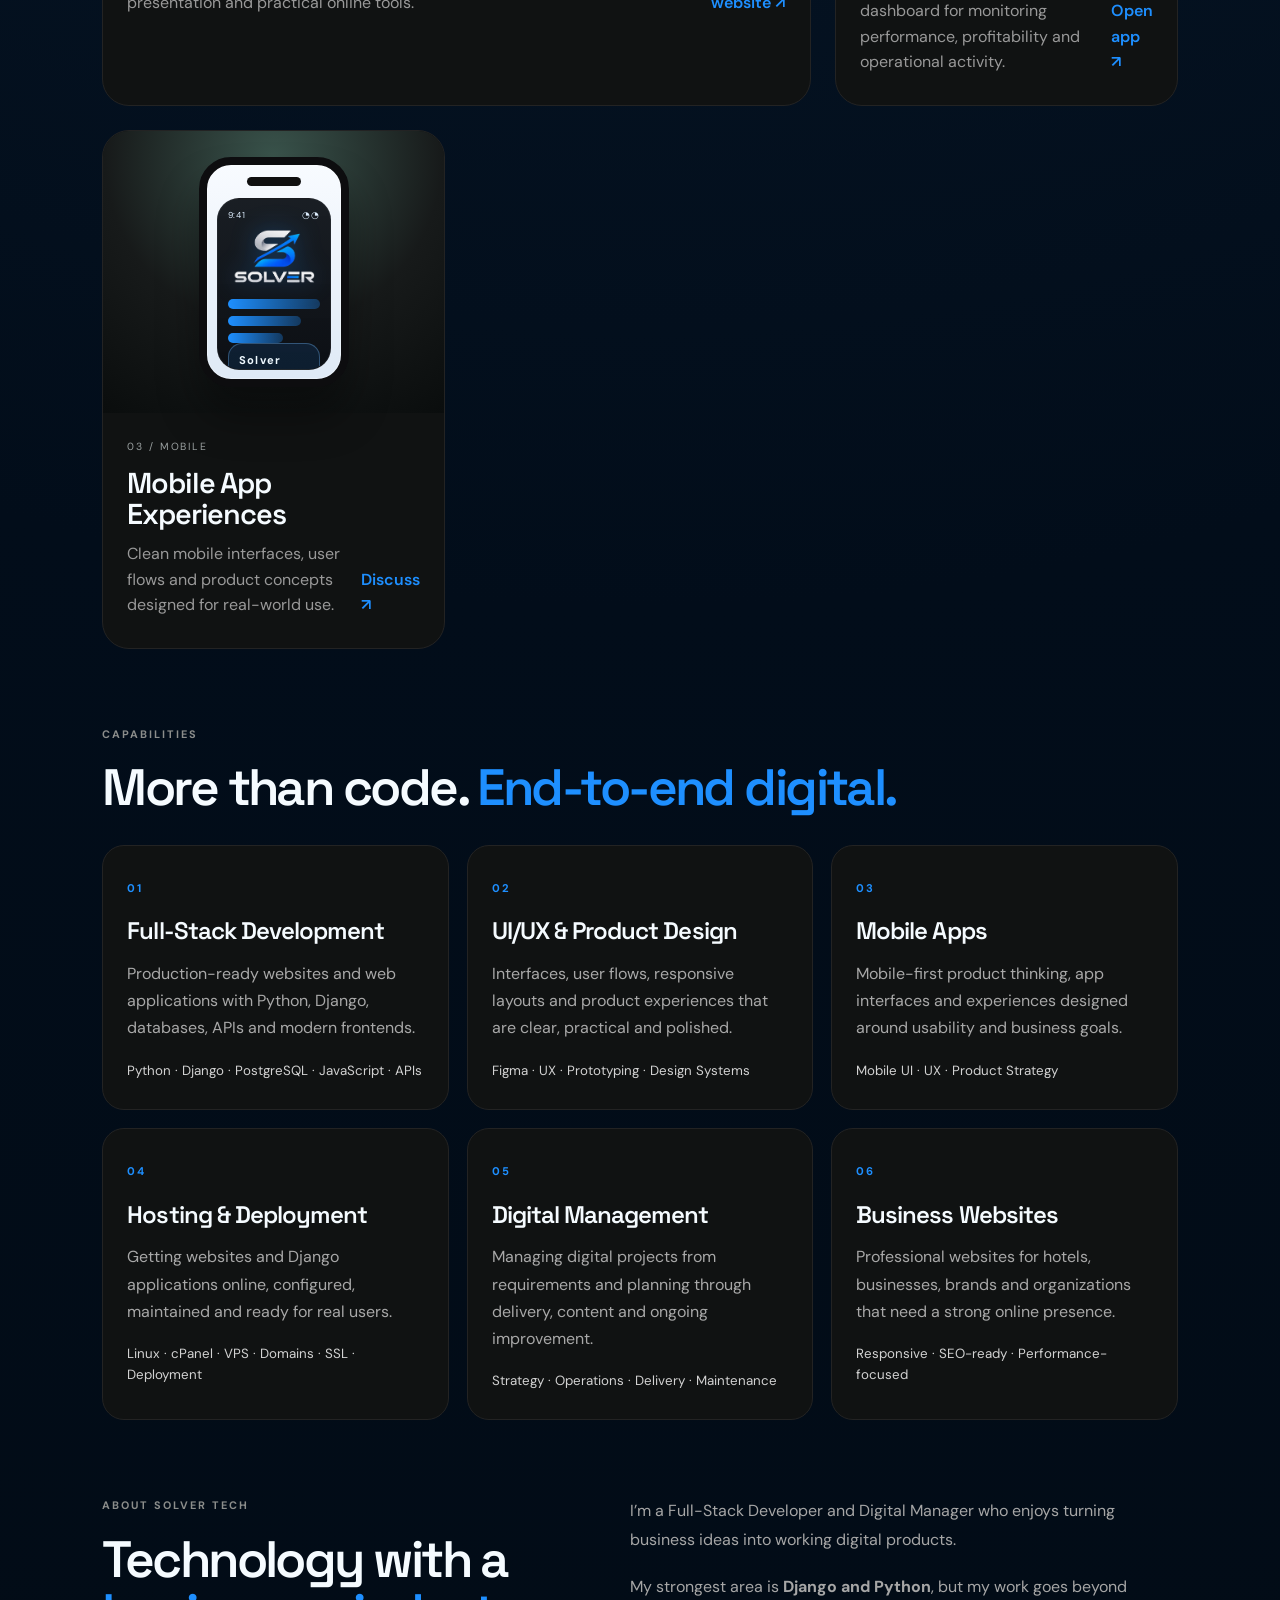
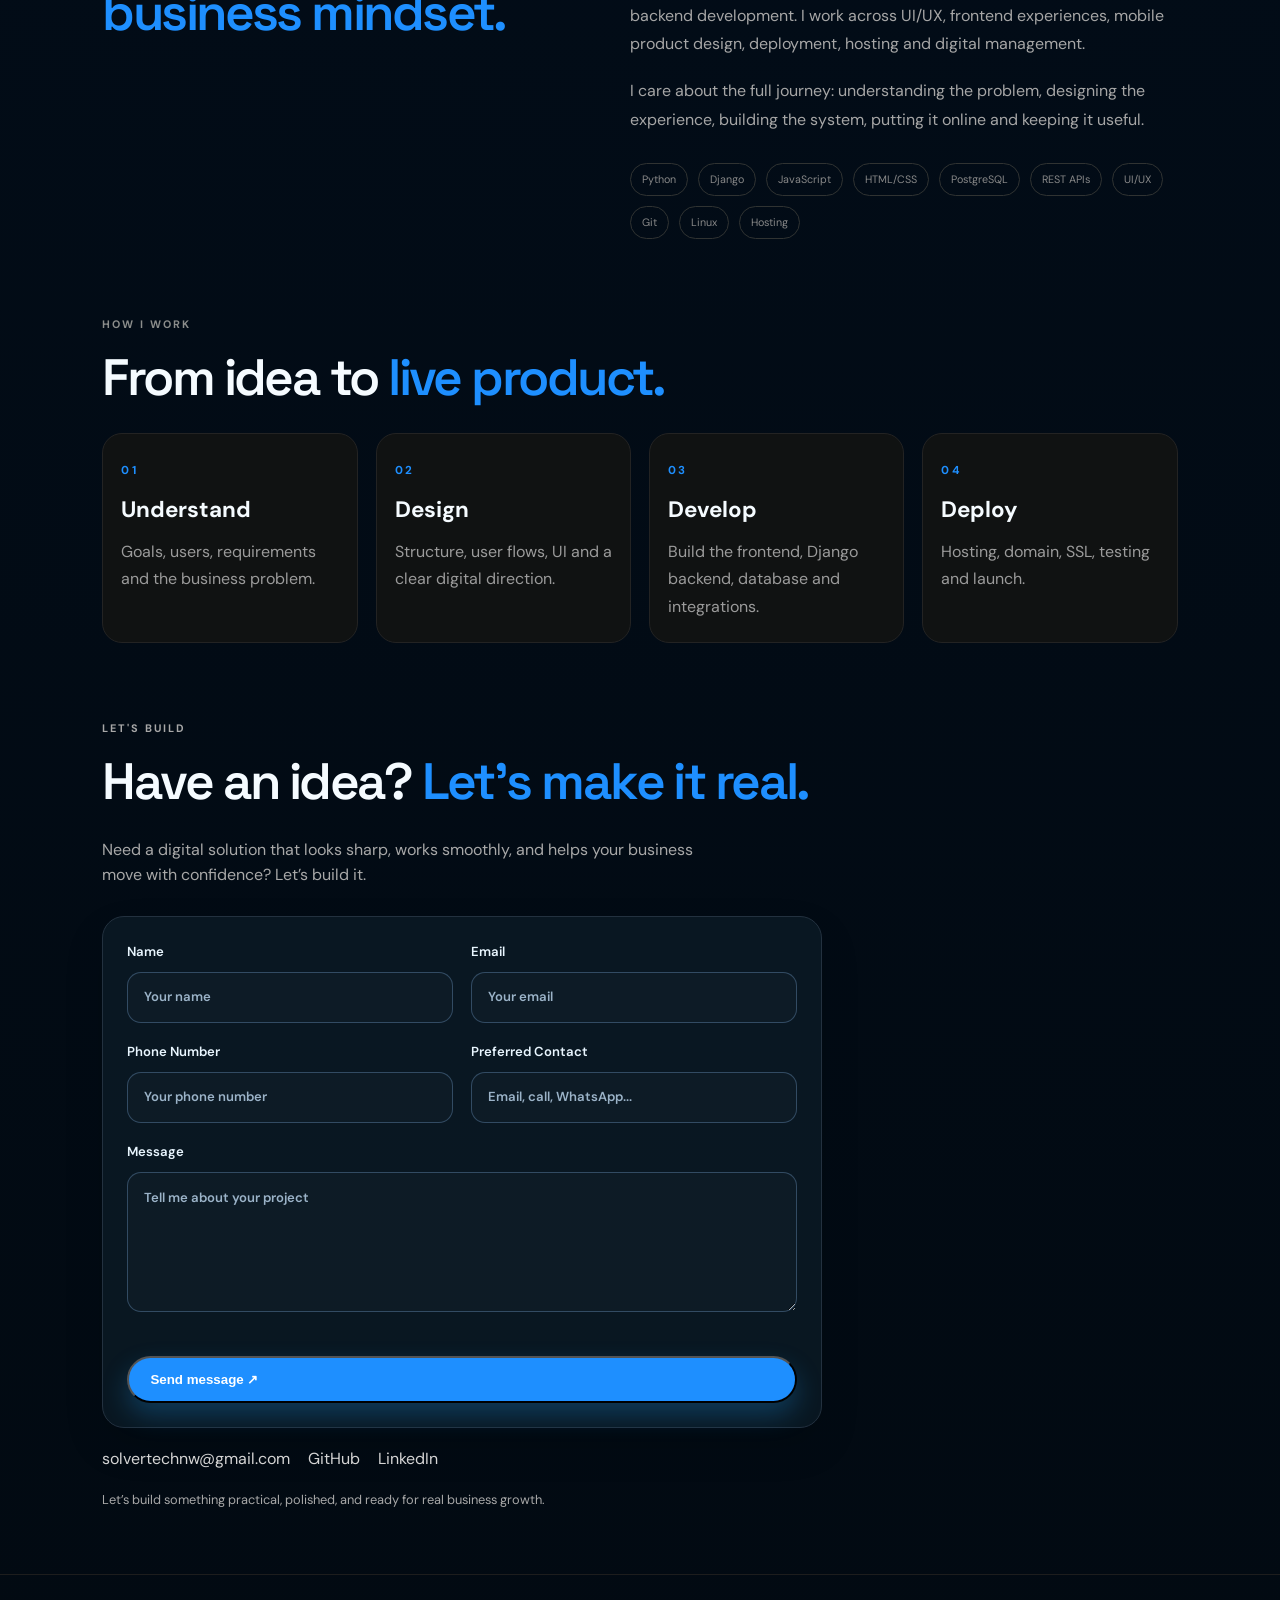
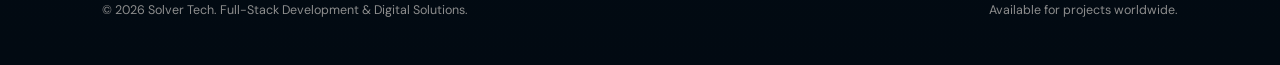
==== commit 5b43800f: "Add favicon, Open Graph tags and Organization JSON-LD for logo" ====
--- a/index.html
+++ b/index.html
@@ -5,8 +5,26 @@
   <meta name="viewport" content="width=device-width, initial-scale=1.0">
   <meta name="description" content="Solver Tech — Full-Stack Developer, Django Specialist, UI/UX Designer and Digital Manager.">
   <title>Solver Tech — Full-Stack Developer</title>
-  <!-- Google site verification meta tag -->
-  <meta name="google-site-verification" content="google9b6e151c1868c784" />
+  <!-- Google site verification meta tag (replaced per user) -->
+  <meta name="google-site-verification" content="VPniQFdnhXkivpstngbqyjvponjrQ1qerMO491YG8X4" />
+  <!-- Site icons and social previews: use your Solver logo so Google shows it instead of the default globe -->
+  <link rel="icon" href="/assets/sl.png" sizes="any">
+  <link rel="apple-touch-icon" href="/assets/sl.png">
+  <meta name="theme-color" content="#ffffff">
+  <meta property="og:site_name" content="Solver Tech">
+  <meta property="og:image" content="https://solvertech.vercel.app/assets/sl.png">
+  <meta property="og:image:alt" content="Solver Tech logo">
+  <meta name="twitter:card" content="summary_large_image">
+  <meta name="twitter:image" content="https://solvertech.vercel.app/assets/sl.png">
+  <script type="application/ld+json">
+  {
+    "@context": "https://schema.org",
+    "@type": "Organization",
+    "url": "https://solvertech.vercel.app",
+    "name": "Solver Tech",
+    "logo": "https://solvertech.vercel.app/assets/sl.png"
+  }
+  </script>
   <link rel="preconnect" href="https://fonts.googleapis.com">
   <link rel="preconnect" href="https://fonts.gstatic.com" crossorigin>
   <link href="https://fonts.googleapis.com/css2?family=DM+Sans:wght@400;500;600;700&family=Space+Grotesk:wght@500;600;700&display=swap" rel="stylesheet">
